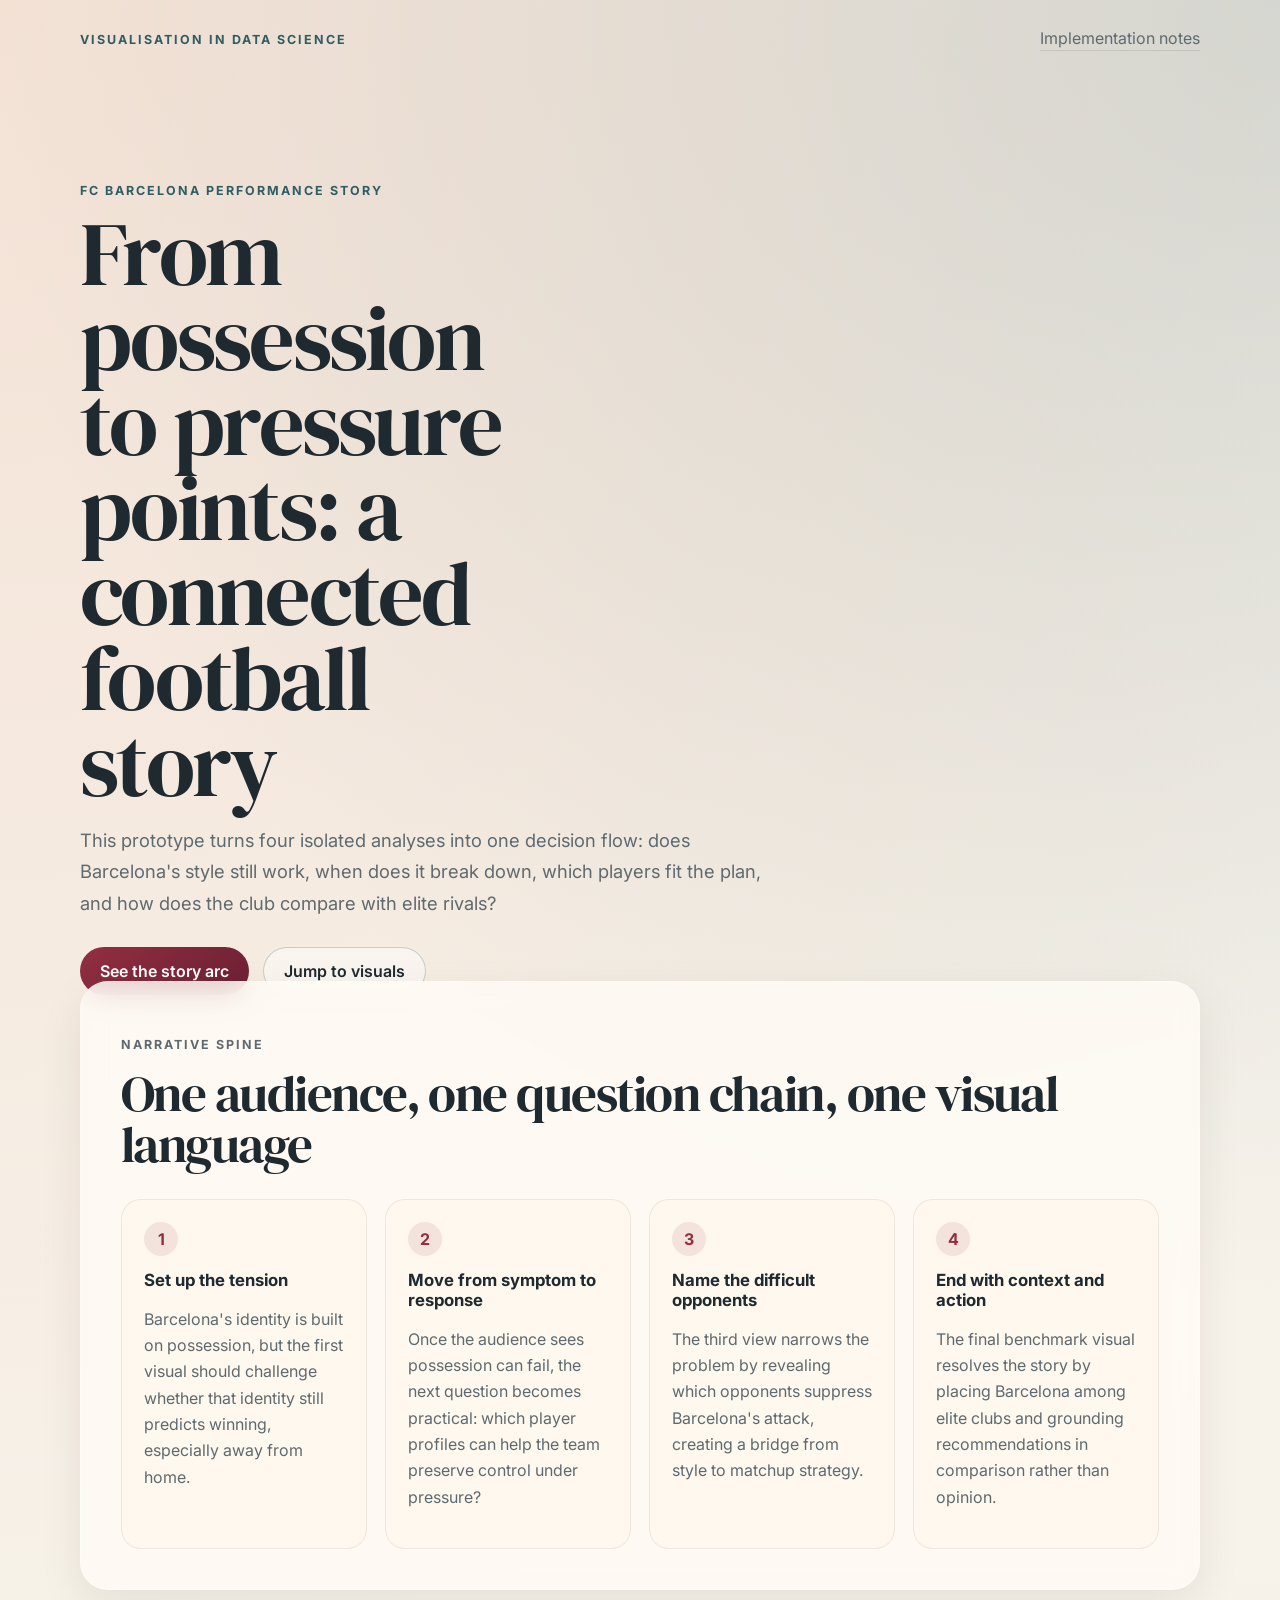
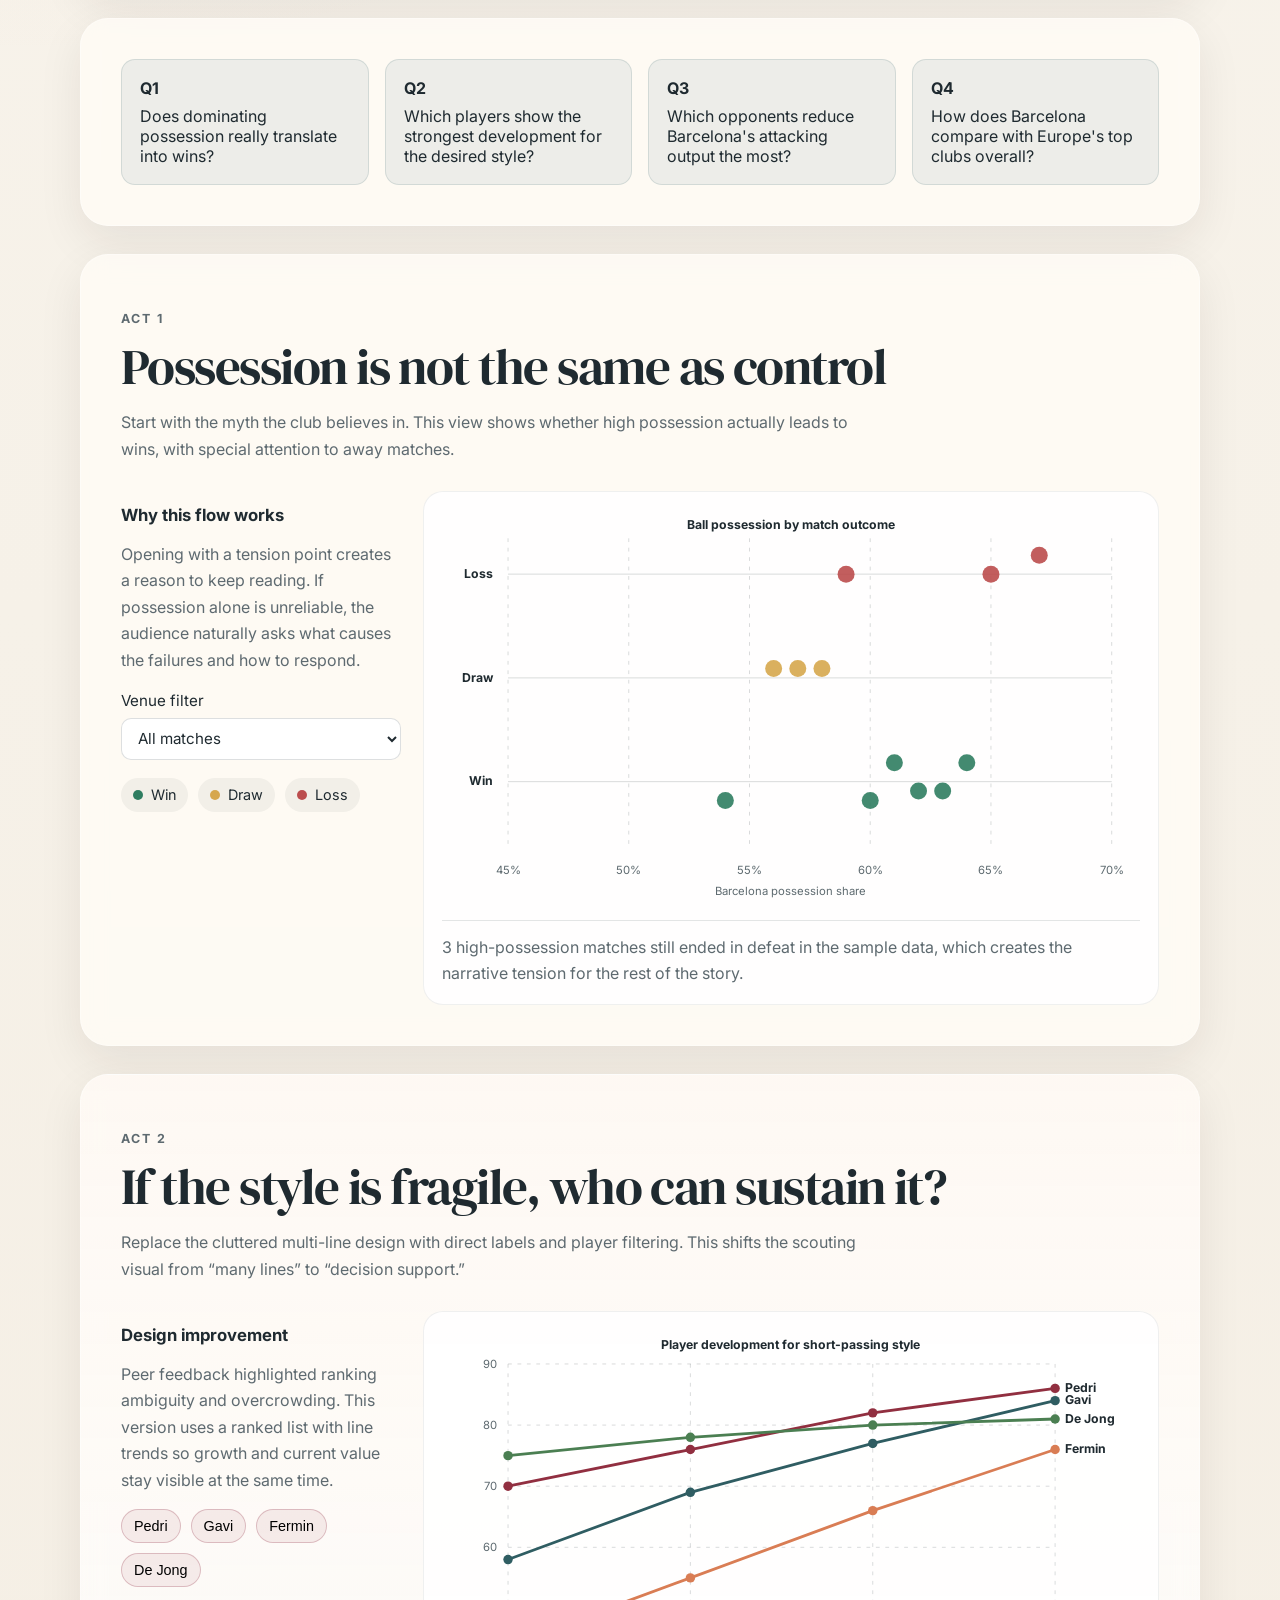
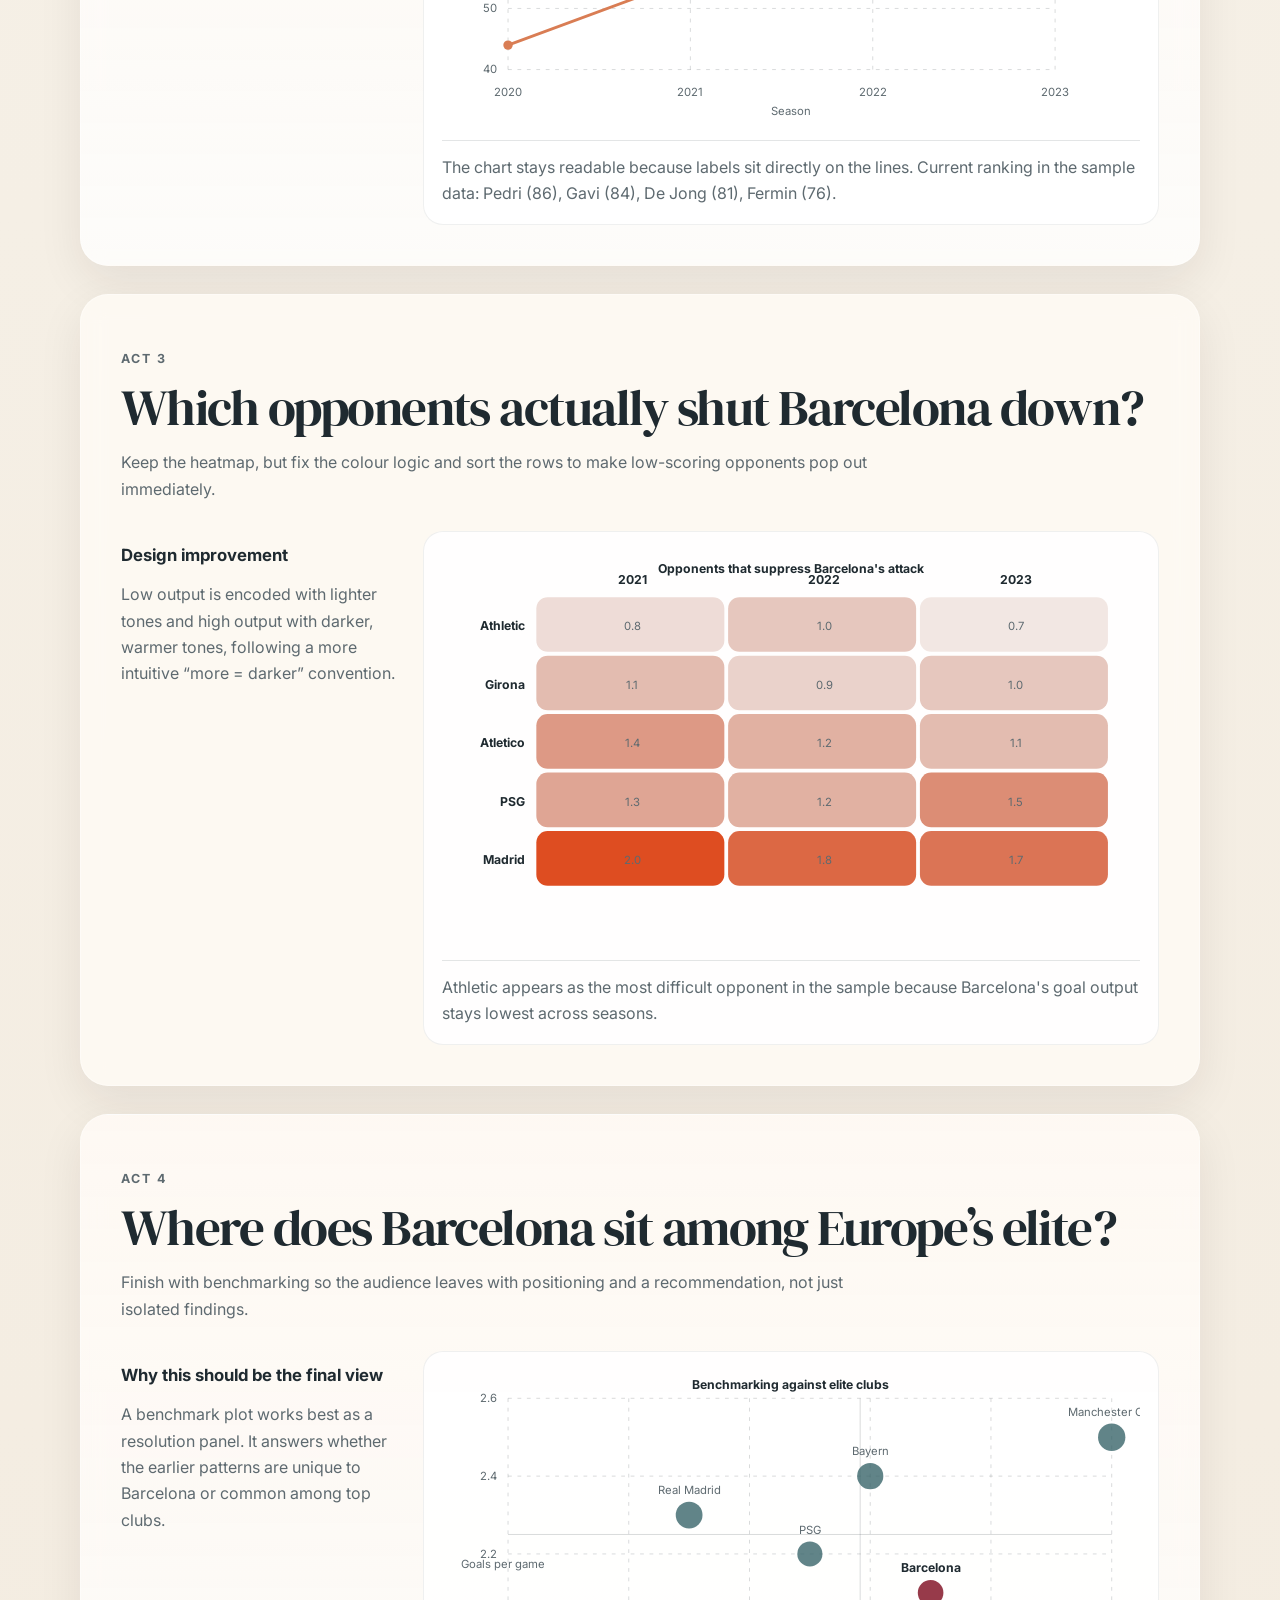
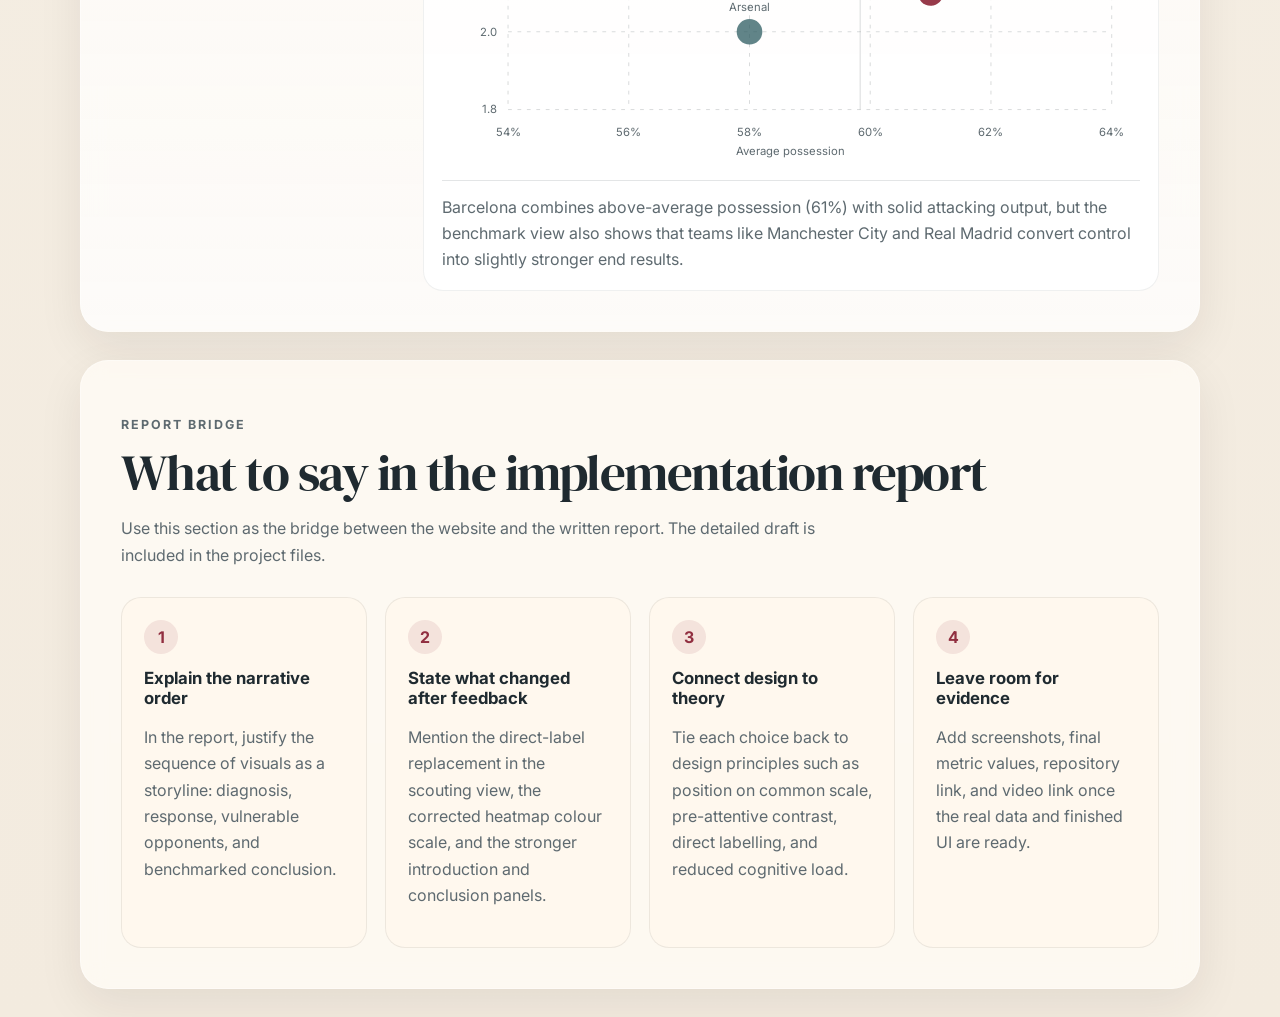
==== index.html @ d58d4689 "Initial upload" ====
<!DOCTYPE html>
<html lang="en">
  <head>
    <meta charset="UTF-8" />
    <meta name="viewport" content="width=device-width, initial-scale=1.0" />
    <title>Barcelona Performance Story</title>
    <link rel="preconnect" href="https://fonts.googleapis.com" />
    <link rel="preconnect" href="https://fonts.gstatic.com" crossorigin />
    <link
      href="https://fonts.googleapis.com/css2?family=DM+Serif+Display:ital@0;1&family=Inter:wght@400;500;600;700&display=swap"
      rel="stylesheet"
    />
    <link rel="stylesheet" href="./styles.css" />
  </head>
  <body>
    <header class="hero">
      <nav class="topbar">
        <span class="eyebrow">Visualisation in Data Science</span>
        <a href="#report-notes" class="report-link">Implementation notes</a>
      </nav>
      <div class="hero-copy">
        <p class="kicker">FC Barcelona performance story</p>
        <h1>From possession to pressure points: a connected football story</h1>
        <p class="lede">
          This prototype turns four isolated analyses into one decision flow:
          does Barcelona's style still work, when does it break down, which
          players fit the plan, and how does the club compare with elite rivals?
        </p>
        <div class="hero-actions">
          <a href="#storyline" class="button button-primary">See the story arc</a>
          <a href="#visual-1" class="button button-secondary">Jump to visuals</a>
        </div>
      </div>
    </header>

    <main>
      <section id="storyline" class="panel panel-story">
        <div class="section-heading">
          <p class="section-kicker">Narrative spine</p>
          <h2>One audience, one question chain, one visual language</h2>
        </div>
        <div class="story-grid" id="story-cards"></div>
      </section>

      <section class="panel panel-question-strip">
        <div class="question-strip" id="question-strip"></div>
      </section>

      <section id="visual-1" class="panel visual-panel">
        <div class="section-heading">
          <p class="section-kicker">Act 1</p>
          <h2>Possession is not the same as control</h2>
          <p>
            Start with the myth the club believes in. This view shows whether
            high possession actually leads to wins, with special attention to
            away matches.
          </p>
        </div>
        <div class="chart-layout">
          <div class="chart-copy">
            <h3>Why this flow works</h3>
            <p>
              Opening with a tension point creates a reason to keep reading. If
              possession alone is unreliable, the audience naturally asks what
              causes the failures and how to respond.
            </p>
            <label class="control">
              <span>Venue filter</span>
              <select id="venue-filter">
                <option value="all">All matches</option>
                <option value="Away">Away only</option>
                <option value="Home">Home only</option>
              </select>
            </label>
            <div class="legend">
              <span><i class="swatch swatch-win"></i> Win</span>
              <span><i class="swatch swatch-draw"></i> Draw</span>
              <span><i class="swatch swatch-loss"></i> Loss</span>
            </div>
          </div>
          <div class="chart-card">
            <svg id="chart-possession" viewBox="0 0 740 420" aria-label="Possession chart"></svg>
            <div class="chart-note" id="possession-summary"></div>
          </div>
        </div>
      </section>

      <section id="visual-2" class="panel visual-panel alternate">
        <div class="section-heading">
          <p class="section-kicker">Act 2</p>
          <h2>If the style is fragile, who can sustain it?</h2>
          <p>
            Replace the cluttered multi-line design with direct labels and
            player filtering. This shifts the scouting visual from “many lines”
            to “decision support.”
          </p>
        </div>
        <div class="chart-layout">
          <div class="chart-copy">
            <h3>Design improvement</h3>
            <p>
              Peer feedback highlighted ranking ambiguity and overcrowding. This
              version uses a ranked list with line trends so growth and current
              value stay visible at the same time.
            </p>
            <div id="player-toggles" class="toggle-group"></div>
          </div>
          <div class="chart-card">
            <svg id="chart-scouting" viewBox="0 0 740 420" aria-label="Scouting chart"></svg>
            <div class="chart-note" id="scouting-summary"></div>
          </div>
        </div>
      </section>

      <section id="visual-3" class="panel visual-panel">
        <div class="section-heading">
          <p class="section-kicker">Act 3</p>
          <h2>Which opponents actually shut Barcelona down?</h2>
          <p>
            Keep the heatmap, but fix the colour logic and sort the rows to make
            low-scoring opponents pop out immediately.
          </p>
        </div>
        <div class="chart-layout">
          <div class="chart-copy">
            <h3>Design improvement</h3>
            <p>
              Low output is encoded with lighter tones and high output with
              darker, warmer tones, following a more intuitive “more = darker”
              convention.
            </p>
          </div>
          <div class="chart-card">
            <svg id="chart-kryptonite" viewBox="0 0 740 420" aria-label="Kryptonite opponents heatmap"></svg>
            <div class="chart-note" id="kryptonite-summary"></div>
          </div>
        </div>
      </section>

      <section id="visual-4" class="panel visual-panel alternate">
        <div class="section-heading">
          <p class="section-kicker">Act 4</p>
          <h2>Where does Barcelona sit among Europe’s elite?</h2>
          <p>
            Finish with benchmarking so the audience leaves with positioning and
            a recommendation, not just isolated findings.
          </p>
        </div>
        <div class="chart-layout">
          <div class="chart-copy">
            <h3>Why this should be the final view</h3>
            <p>
              A benchmark plot works best as a resolution panel. It answers
              whether the earlier patterns are unique to Barcelona or common
              among top clubs.
            </p>
          </div>
          <div class="chart-card">
            <svg id="chart-benchmark" viewBox="0 0 740 420" aria-label="Benchmark chart"></svg>
            <div class="chart-note" id="benchmark-summary"></div>
          </div>
        </div>
      </section>

      <section id="report-notes" class="panel panel-report">
        <div class="section-heading">
          <p class="section-kicker">Report bridge</p>
          <h2>What to say in the implementation report</h2>
          <p>
            Use this section as the bridge between the website and the written
            report. The detailed draft is included in the project files.
          </p>
        </div>
        <div class="report-cards" id="report-cards"></div>
      </section>
    </main>

    <div id="tooltip" class="tooltip" hidden></div>
    <script type="module" src="./app.js"></script>
  </body>
</html>
---- styles.css ----
:root {
  --bg: #f6f1e8;
  --bg-alt: #efe5d3;
  --surface: rgba(255, 252, 246, 0.82);
  --surface-strong: rgba(255, 248, 238, 0.96);
  --ink: #1f2a30;
  --muted: #5e6a70;
  --line: rgba(31, 42, 48, 0.12);
  --accent: #912f40;
  --accent-2: #2f5d62;
  --accent-3: #d97d54;
  --win: #2f7d60;
  --draw: #d6a74d;
  --loss: #bb4d4d;
  --shadow: 0 16px 45px rgba(38, 30, 24, 0.08);
  --radius-xl: 28px;
  --radius-lg: 20px;
  --radius-md: 14px;
}

* {
  box-sizing: border-box;
}

html {
  scroll-behavior: smooth;
}

body {
  margin: 0;
  font-family: "Inter", sans-serif;
  color: var(--ink);
  background:
    radial-gradient(circle at top left, rgba(217, 125, 84, 0.16), transparent 28%),
    radial-gradient(circle at top right, rgba(47, 93, 98, 0.18), transparent 22%),
    linear-gradient(180deg, #f9f5ee 0%, var(--bg) 38%, #f3ebdf 100%);
}

a {
  color: inherit;
}

.hero {
  min-height: 90vh;
  padding: 28px 24px 72px;
  display: grid;
  align-content: start;
}

.topbar,
.panel,
.hero-copy {
  width: min(1120px, calc(100vw - 32px));
  margin: 0 auto;
}

.topbar {
  display: flex;
  justify-content: space-between;
  align-items: center;
  padding-bottom: 48px;
}

.eyebrow,
.section-kicker,
.kicker {
  text-transform: uppercase;
  letter-spacing: 0.16em;
  font-size: 0.78rem;
  font-weight: 700;
  color: var(--accent-2);
}

.report-link {
  color: var(--muted);
  text-decoration: none;
  border-bottom: 1px solid var(--line);
  padding-bottom: 2px;
}

.hero-copy {
  padding-top: 8vh;
}

.hero h1,
.section-heading h2 {
  font-family: "DM Serif Display", serif;
  font-weight: 400;
  letter-spacing: -0.03em;
}

.hero h1 {
  margin: 12px 0 18px;
  font-size: clamp(3rem, 7vw, 5.8rem);
  line-height: 0.95;
  max-width: 11ch;
}

.lede {
  max-width: 700px;
  font-size: 1.15rem;
  line-height: 1.7;
  color: var(--muted);
}

.hero-actions {
  display: flex;
  flex-wrap: wrap;
  gap: 14px;
  margin-top: 28px;
}

.button {
  display: inline-flex;
  align-items: center;
  justify-content: center;
  min-height: 48px;
  padding: 0 20px;
  border-radius: 999px;
  text-decoration: none;
  font-weight: 600;
}

.button-primary {
  color: white;
  background: linear-gradient(135deg, var(--accent), #6d2035);
}

.button-secondary {
  border: 1px solid rgba(47, 93, 98, 0.25);
  background: rgba(255, 255, 255, 0.45);
}

.panel {
  margin-bottom: 28px;
  padding: 40px;
  border: 1px solid rgba(255, 255, 255, 0.35);
  border-radius: var(--radius-xl);
  background: var(--surface);
  box-shadow: var(--shadow);
  backdrop-filter: blur(12px);
}

.panel-story {
  margin-top: -86px;
}

.section-heading {
  margin-bottom: 28px;
}

.section-heading h2 {
  margin: 8px 0 10px;
  font-size: clamp(2rem, 4vw, 3.5rem);
  line-height: 1;
}

.section-heading p {
  max-width: 760px;
  color: var(--muted);
  line-height: 1.7;
}

.story-grid,
.report-cards {
  display: grid;
  grid-template-columns: repeat(auto-fit, minmax(220px, 1fr));
  gap: 18px;
}

.story-card,
.report-card {
  min-height: 220px;
  padding: 22px;
  border-radius: var(--radius-lg);
  background: var(--surface-strong);
  border: 1px solid rgba(31, 42, 48, 0.08);
}

.story-card .step,
.report-card .step {
  display: inline-flex;
  align-items: center;
  justify-content: center;
  width: 34px;
  height: 34px;
  border-radius: 50%;
  font-weight: 700;
  background: rgba(145, 47, 64, 0.1);
  color: var(--accent);
}

.story-card h3,
.report-card h3,
.chart-copy h3 {
  margin: 14px 0 10px;
  font-size: 1.05rem;
}

.story-card p,
.report-card p,
.chart-copy p {
  color: var(--muted);
  line-height: 1.65;
}

.question-strip {
  display: grid;
  grid-template-columns: repeat(auto-fit, minmax(180px, 1fr));
  gap: 16px;
}

.question-pill {
  padding: 18px;
  border-radius: var(--radius-md);
  background: rgba(47, 93, 98, 0.08);
  border: 1px solid rgba(47, 93, 98, 0.14);
}

.question-pill strong {
  display: block;
  margin-bottom: 8px;
}

.chart-layout {
  display: grid;
  grid-template-columns: 280px minmax(0, 1fr);
  gap: 22px;
  align-items: start;
}

.alternate {
  background: linear-gradient(180deg, rgba(255, 250, 245, 0.88), rgba(255, 255, 255, 0.78));
}

.chart-copy {
  position: sticky;
  top: 18px;
}

.chart-card {
  position: relative;
  padding: 18px;
  border-radius: var(--radius-lg);
  background: rgba(255, 255, 255, 0.88);
  border: 1px solid rgba(31, 42, 48, 0.07);
}

svg {
  width: 100%;
  height: auto;
  display: block;
}

.chart-note {
  margin-top: 14px;
  padding-top: 14px;
  border-top: 1px solid var(--line);
  color: var(--muted);
  line-height: 1.6;
}

.control {
  display: grid;
  gap: 8px;
  margin: 18px 0;
  font-size: 0.95rem;
}

select {
  width: 100%;
  min-height: 42px;
  border-radius: 10px;
  border: 1px solid rgba(31, 42, 48, 0.15);
  background: white;
  padding: 0 12px;
  font: inherit;
  color: var(--ink);
}

.legend,
.toggle-group {
  display: flex;
  flex-wrap: wrap;
  gap: 10px;
}

.legend span,
.toggle-chip {
  display: inline-flex;
  align-items: center;
  gap: 8px;
  min-height: 34px;
  padding: 0 12px;
  border-radius: 999px;
  background: rgba(31, 42, 48, 0.05);
  font-size: 0.9rem;
}

.toggle-chip {
  border: 1px solid transparent;
  cursor: pointer;
}

.toggle-chip.active {
  border-color: rgba(145, 47, 64, 0.25);
  background: rgba(145, 47, 64, 0.08);
}

.swatch {
  width: 10px;
  height: 10px;
  border-radius: 50%;
  display: inline-block;
}

.swatch-win {
  background: var(--win);
}

.swatch-draw {
  background: var(--draw);
}

.swatch-loss {
  background: var(--loss);
}

.axis,
.gridline,
.reference-line {
  stroke: rgba(31, 42, 48, 0.18);
  stroke-width: 1;
}

.gridline {
  stroke-dasharray: 4 6;
}

.label {
  fill: var(--muted);
  font-size: 12px;
}

.title-label {
  fill: var(--ink);
  font-size: 13px;
  font-weight: 700;
}

.annotation {
  fill: var(--muted);
  font-size: 12px;
}

.tooltip {
  position: fixed;
  inset: auto auto 24px 24px;
  max-width: 260px;
  padding: 12px 14px;
  border-radius: 12px;
  background: rgba(28, 29, 31, 0.94);
  color: white;
  box-shadow: 0 14px 30px rgba(0, 0, 0, 0.18);
  pointer-events: none;
  font-size: 0.92rem;
  line-height: 1.5;
  z-index: 10;
}

@media (max-width: 900px) {
  .hero h1 {
    max-width: 100%;
  }

  .panel {
    padding: 26px 18px;
  }

  .chart-layout {
    grid-template-columns: 1fr;
  }

  .chart-copy {
    position: static;
  }
}
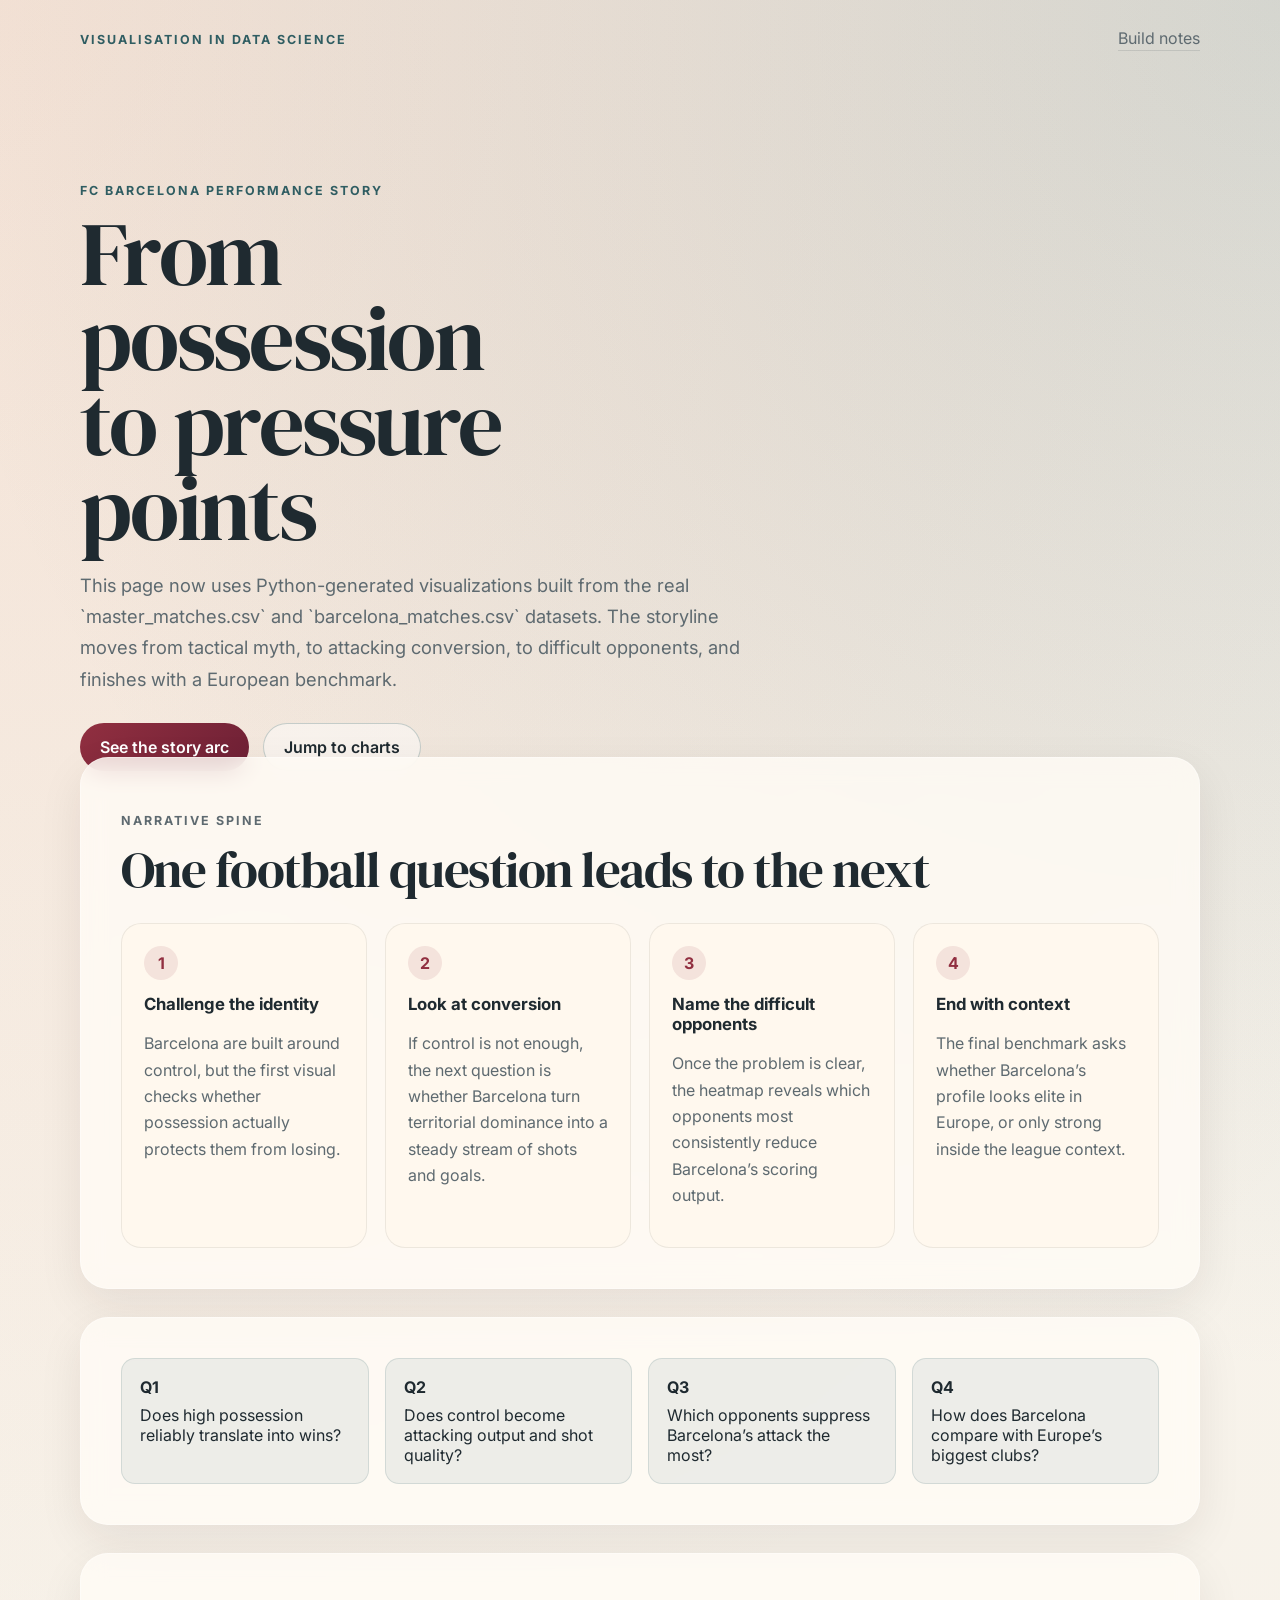
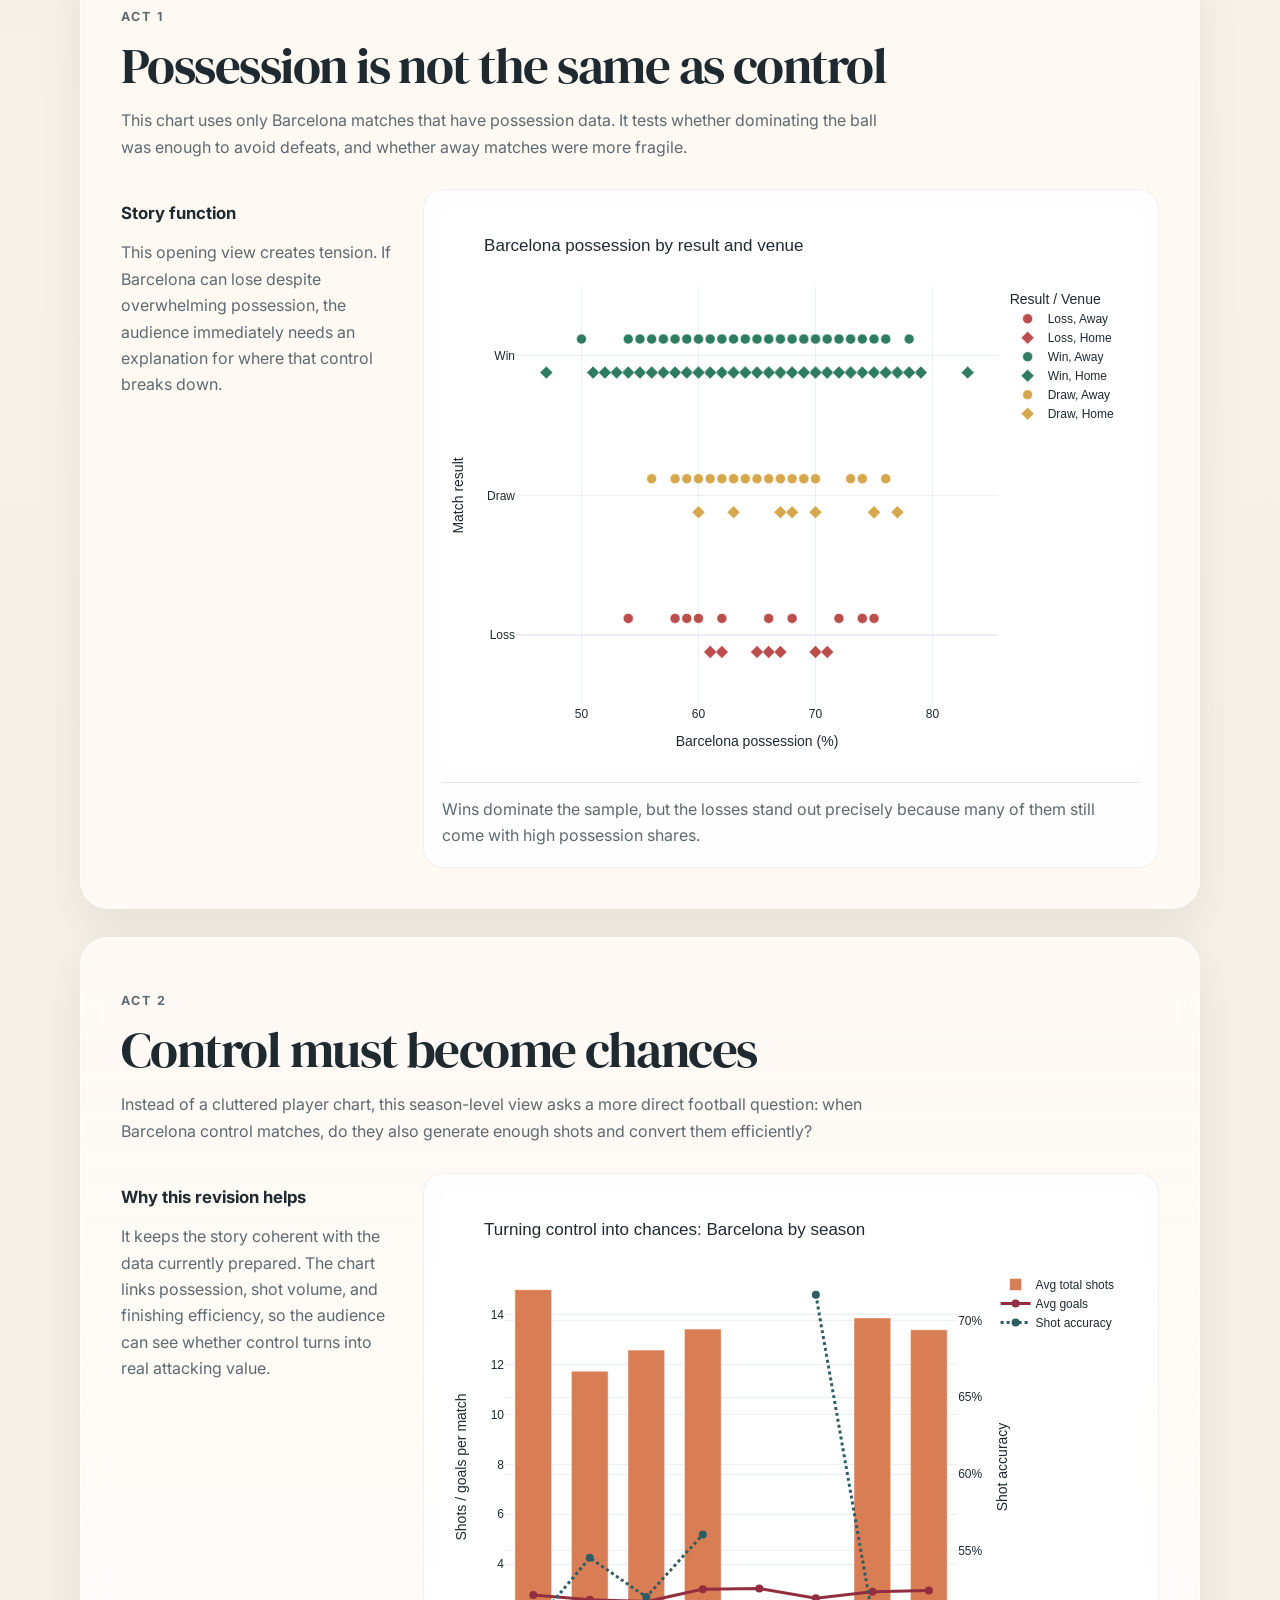
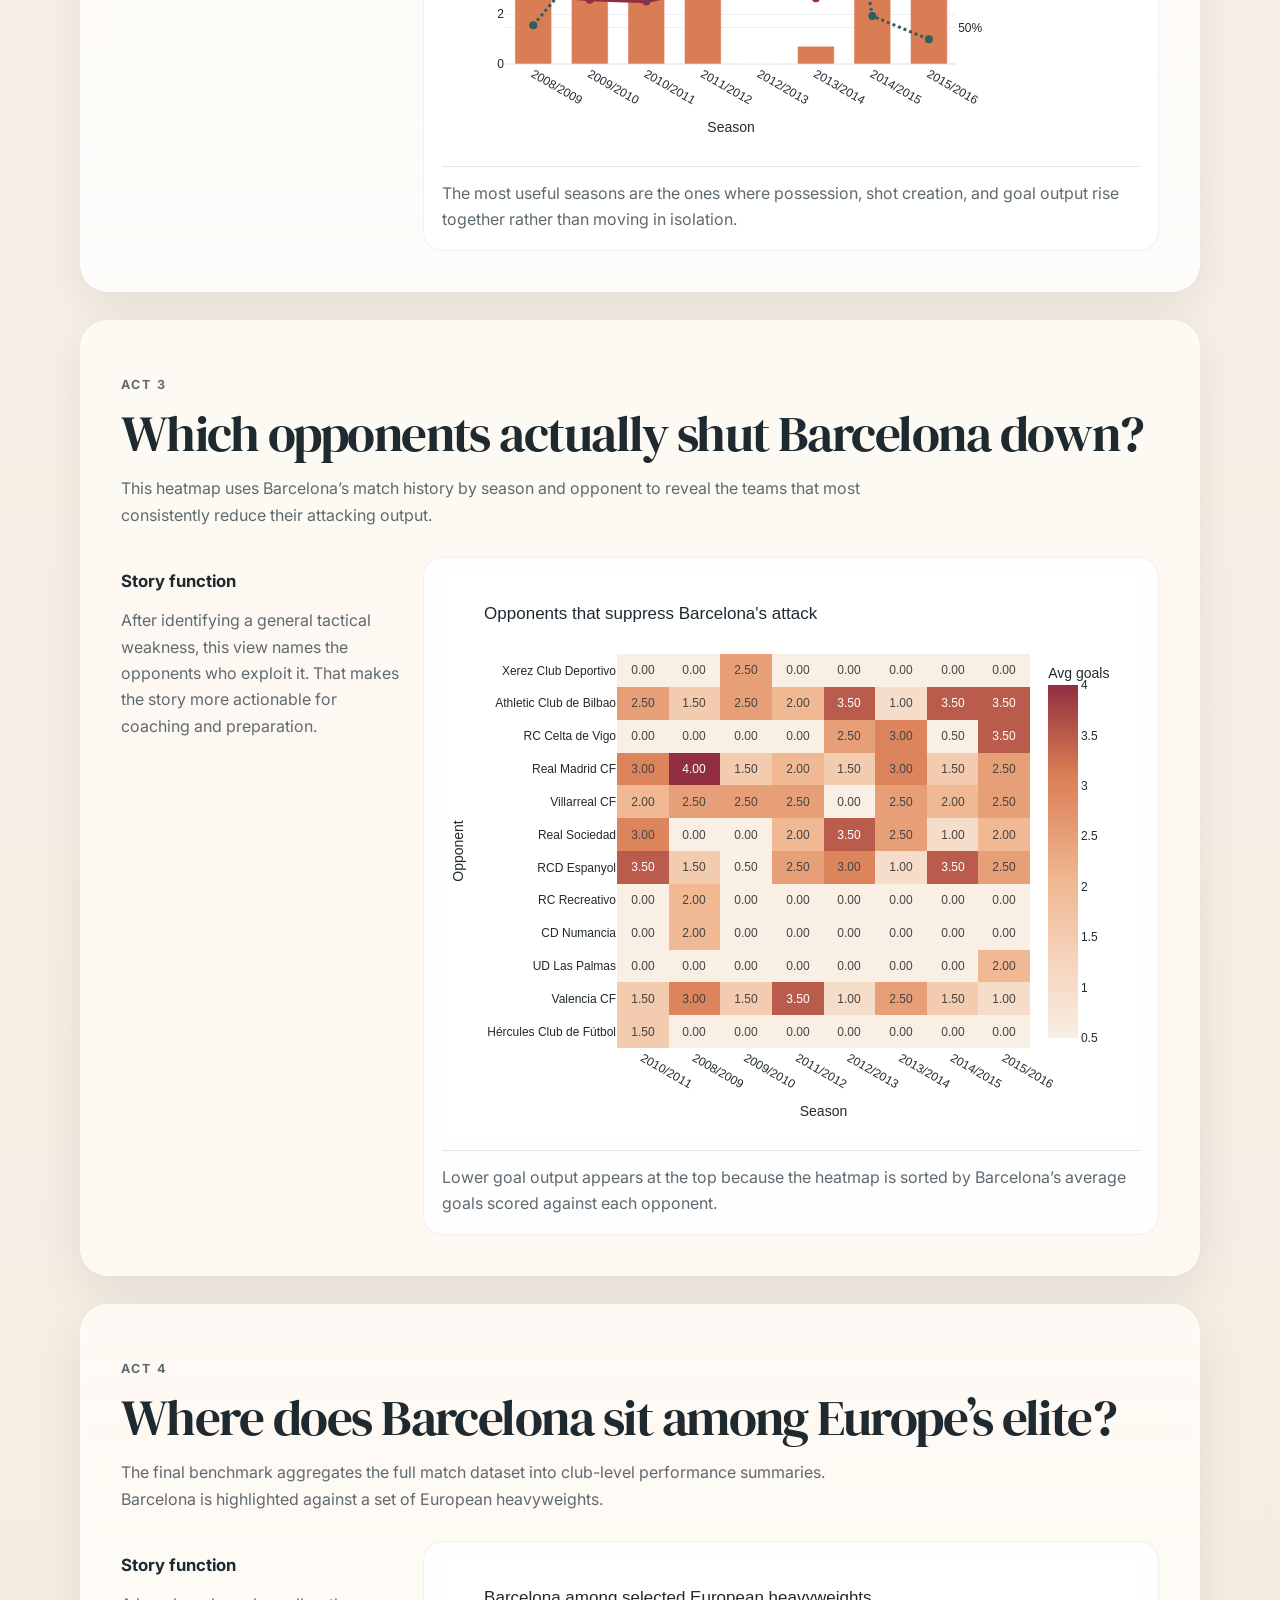
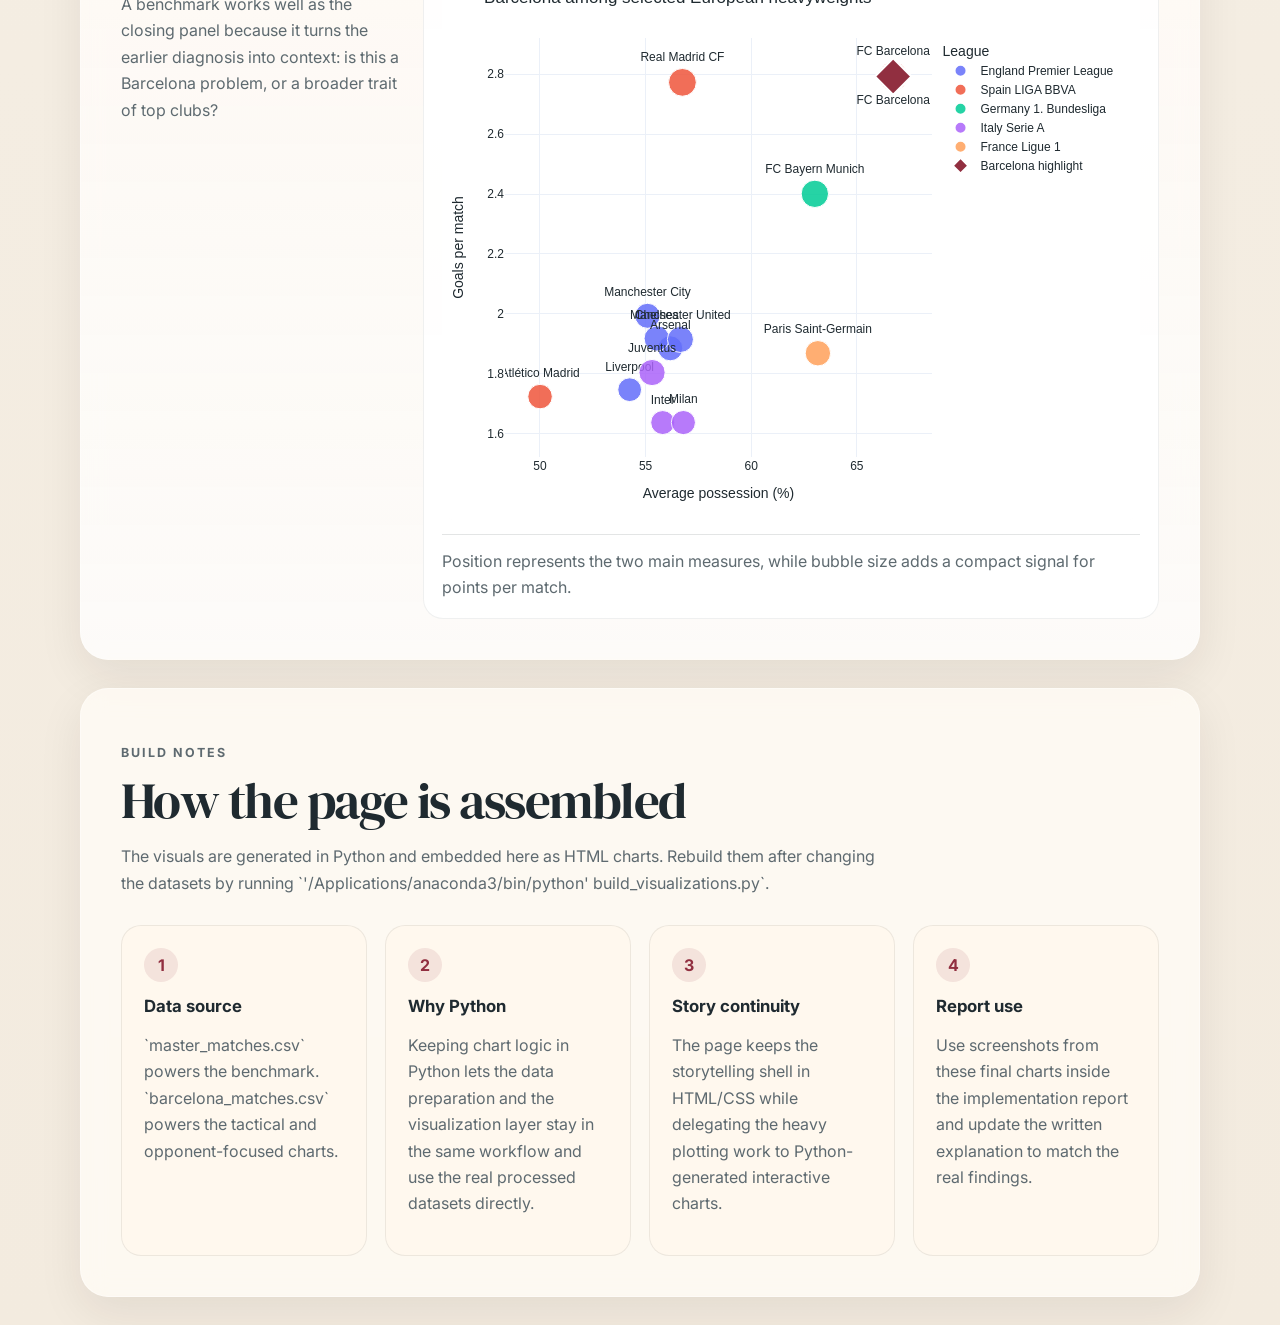
==== commit f452a4c4: "visualizations and web page" ====
--- a/index.html
+++ b/index.html
@@ -16,19 +16,20 @@
     <header class="hero">
       <nav class="topbar">
         <span class="eyebrow">Visualisation in Data Science</span>
-        <a href="#report-notes" class="report-link">Implementation notes</a>
+        <a href="#build-notes" class="report-link">Build notes</a>
       </nav>
       <div class="hero-copy">
         <p class="kicker">FC Barcelona performance story</p>
-        <h1>From possession to pressure points: a connected football story</h1>
+        <h1>From possession to pressure points</h1>
         <p class="lede">
-          This prototype turns four isolated analyses into one decision flow:
-          does Barcelona's style still work, when does it break down, which
-          players fit the plan, and how does the club compare with elite rivals?
+          This page now uses Python-generated visualizations built from the real
+          `master_matches.csv` and `barcelona_matches.csv` datasets. The
+          storyline moves from tactical myth, to attacking conversion, to
+          difficult opponents, and finishes with a European benchmark.
         </p>
         <div class="hero-actions">
           <a href="#storyline" class="button button-primary">See the story arc</a>
-          <a href="#visual-1" class="button button-secondary">Jump to visuals</a>
+          <a href="#visual-1" class="button button-secondary">Jump to charts</a>
         </div>
       </div>
     </header>
@@ -37,13 +38,63 @@
       <section id="storyline" class="panel panel-story">
         <div class="section-heading">
           <p class="section-kicker">Narrative spine</p>
-          <h2>One audience, one question chain, one visual language</h2>
-        </div>
-        <div class="story-grid" id="story-cards"></div>
+          <h2>One football question leads to the next</h2>
+        </div>
+        <div class="story-grid">
+          <article class="story-card">
+            <span class="step">1</span>
+            <h3>Challenge the identity</h3>
+            <p>
+              Barcelona are built around control, but the first visual checks
+              whether possession actually protects them from losing.
+            </p>
+          </article>
+          <article class="story-card">
+            <span class="step">2</span>
+            <h3>Look at conversion</h3>
+            <p>
+              If control is not enough, the next question is whether Barcelona
+              turn territorial dominance into a steady stream of shots and goals.
+            </p>
+          </article>
+          <article class="story-card">
+            <span class="step">3</span>
+            <h3>Name the difficult opponents</h3>
+            <p>
+              Once the problem is clear, the heatmap reveals which opponents most
+              consistently reduce Barcelona’s scoring output.
+            </p>
+          </article>
+          <article class="story-card">
+            <span class="step">4</span>
+            <h3>End with context</h3>
+            <p>
+              The final benchmark asks whether Barcelona’s profile looks elite in
+              Europe, or only strong inside the league context.
+            </p>
+          </article>
+        </div>
       </section>
 
       <section class="panel panel-question-strip">
-        <div class="question-strip" id="question-strip"></div>
+        <div class="question-strip">
+          <div class="question-pill">
+            <strong>Q1</strong>
+            <span>Does high possession reliably translate into wins?</span>
+          </div>
+          <div class="question-pill">
+            <strong>Q2</strong>
+            <span>Does control become attacking output and shot quality?</span>
+          </div>
+          <div class="question-pill">
+            <strong>Q3</strong>
+            <span>Which opponents suppress Barcelona’s attack the most?</span>
+          </div>
+          <div class="question-pill">
+            <strong>Q4</strong>
+            <span>How does Barcelona compare with Europe’s biggest clubs?</span>
+          </div>
+        </div>
       </section>
 
       <section id="visual-1" class="panel visual-panel">
@@ -51,36 +102,31 @@
           <p class="section-kicker">Act 1</p>
           <h2>Possession is not the same as control</h2>
           <p>
-            Start with the myth the club believes in. This view shows whether
-            high possession actually leads to wins, with special attention to
-            away matches.
-          </p>
-        </div>
-        <div class="chart-layout">
-          <div class="chart-copy">
-            <h3>Why this flow works</h3>
-            <p>
-              Opening with a tension point creates a reason to keep reading. If
-              possession alone is unreliable, the audience naturally asks what
-              causes the failures and how to respond.
-            </p>
-            <label class="control">
-              <span>Venue filter</span>
-              <select id="venue-filter">
-                <option value="all">All matches</option>
-                <option value="Away">Away only</option>
-                <option value="Home">Home only</option>
-              </select>
-            </label>
-            <div class="legend">
-              <span><i class="swatch swatch-win"></i> Win</span>
-              <span><i class="swatch swatch-draw"></i> Draw</span>
-              <span><i class="swatch swatch-loss"></i> Loss</span>
-            </div>
-          </div>
-          <div class="chart-card">
-            <svg id="chart-possession" viewBox="0 0 740 420" aria-label="Possession chart"></svg>
-            <div class="chart-note" id="possession-summary"></div>
+            This chart uses only Barcelona matches that have possession data. It
+            tests whether dominating the ball was enough to avoid defeats, and
+            whether away matches were more fragile.
+          </p>
+        </div>
+        <div class="chart-layout">
+          <div class="chart-copy">
+            <h3>Story function</h3>
+            <p>
+              This opening view creates tension. If Barcelona can lose despite
+              overwhelming possession, the audience immediately needs an
+              explanation for where that control breaks down.
+            </p>
+          </div>
+          <div class="chart-card">
+            <iframe
+              class="chart-frame"
+              src="./charts/act1_possession_vs_result.html"
+              title="Act 1 possession versus result"
+              loading="lazy"
+            ></iframe>
+            <div class="chart-note">
+              Wins dominate the sample, but the losses stand out precisely
+              because many of them still come with high possession shares.
+            </div>
           </div>
         </div>
       </section>
@@ -88,26 +134,35 @@
       <section id="visual-2" class="panel visual-panel alternate">
         <div class="section-heading">
           <p class="section-kicker">Act 2</p>
-          <h2>If the style is fragile, who can sustain it?</h2>
-          <p>
-            Replace the cluttered multi-line design with direct labels and
-            player filtering. This shifts the scouting visual from “many lines”
-            to “decision support.”
-          </p>
-        </div>
-        <div class="chart-layout">
-          <div class="chart-copy">
-            <h3>Design improvement</h3>
-            <p>
-              Peer feedback highlighted ranking ambiguity and overcrowding. This
-              version uses a ranked list with line trends so growth and current
-              value stay visible at the same time.
-            </p>
-            <div id="player-toggles" class="toggle-group"></div>
-          </div>
-          <div class="chart-card">
-            <svg id="chart-scouting" viewBox="0 0 740 420" aria-label="Scouting chart"></svg>
-            <div class="chart-note" id="scouting-summary"></div>
+          <h2>Control must become chances</h2>
+          <p>
+            Instead of a cluttered player chart, this season-level view asks a
+            more direct football question: when Barcelona control matches, do
+            they also generate enough shots and convert them efficiently?
+          </p>
+        </div>
+        <div class="chart-layout">
+          <div class="chart-copy">
+            <h3>Why this revision helps</h3>
+            <p>
+              It keeps the story coherent with the data currently prepared. The
+              chart links possession, shot volume, and finishing efficiency, so
+              the audience can see whether control turns into real attacking
+              value.
+            </p>
+          </div>
+          <div class="chart-card">
+            <iframe
+              class="chart-frame"
+              src="./charts/act2_control_into_chances.html"
+              title="Act 2 control into chances"
+              loading="lazy"
+            ></iframe>
+            <div class="chart-note">
+              The most useful seasons are the ones where possession, shot
+              creation, and goal output rise together rather than moving in
+              isolation.
+            </div>
           </div>
         </div>
       </section>
@@ -117,22 +172,31 @@
           <p class="section-kicker">Act 3</p>
           <h2>Which opponents actually shut Barcelona down?</h2>
           <p>
-            Keep the heatmap, but fix the colour logic and sort the rows to make
-            low-scoring opponents pop out immediately.
-          </p>
-        </div>
-        <div class="chart-layout">
-          <div class="chart-copy">
-            <h3>Design improvement</h3>
-            <p>
-              Low output is encoded with lighter tones and high output with
-              darker, warmer tones, following a more intuitive “more = darker”
-              convention.
-            </p>
-          </div>
-          <div class="chart-card">
-            <svg id="chart-kryptonite" viewBox="0 0 740 420" aria-label="Kryptonite opponents heatmap"></svg>
-            <div class="chart-note" id="kryptonite-summary"></div>
+            This heatmap uses Barcelona’s match history by season and opponent to
+            reveal the teams that most consistently reduce their attacking
+            output.
+          </p>
+        </div>
+        <div class="chart-layout">
+          <div class="chart-copy">
+            <h3>Story function</h3>
+            <p>
+              After identifying a general tactical weakness, this view names the
+              opponents who exploit it. That makes the story more actionable for
+              coaching and preparation.
+            </p>
+          </div>
+          <div class="chart-card">
+            <iframe
+              class="chart-frame"
+              src="./charts/act3_kryptonite_heatmap.html"
+              title="Act 3 kryptonite opponents"
+              loading="lazy"
+            ></iframe>
+            <div class="chart-note">
+              Lower goal output appears at the top because the heatmap is sorted
+              by Barcelona’s average goals scored against each opponent.
+            </div>
           </div>
         </div>
       </section>
@@ -142,40 +206,82 @@
           <p class="section-kicker">Act 4</p>
           <h2>Where does Barcelona sit among Europe’s elite?</h2>
           <p>
-            Finish with benchmarking so the audience leaves with positioning and
-            a recommendation, not just isolated findings.
-          </p>
-        </div>
-        <div class="chart-layout">
-          <div class="chart-copy">
-            <h3>Why this should be the final view</h3>
-            <p>
-              A benchmark plot works best as a resolution panel. It answers
-              whether the earlier patterns are unique to Barcelona or common
-              among top clubs.
-            </p>
-          </div>
-          <div class="chart-card">
-            <svg id="chart-benchmark" viewBox="0 0 740 420" aria-label="Benchmark chart"></svg>
-            <div class="chart-note" id="benchmark-summary"></div>
-          </div>
-        </div>
-      </section>
-
-      <section id="report-notes" class="panel panel-report">
-        <div class="section-heading">
-          <p class="section-kicker">Report bridge</p>
-          <h2>What to say in the implementation report</h2>
-          <p>
-            Use this section as the bridge between the website and the written
-            report. The detailed draft is included in the project files.
-          </p>
-        </div>
-        <div class="report-cards" id="report-cards"></div>
+            The final benchmark aggregates the full match dataset into club-level
+            performance summaries. Barcelona is highlighted against a set of
+            European heavyweights.
+          </p>
+        </div>
+        <div class="chart-layout">
+          <div class="chart-copy">
+            <h3>Story function</h3>
+            <p>
+              A benchmark works well as the closing panel because it turns the
+              earlier diagnosis into context: is this a Barcelona problem, or a
+              broader trait of top clubs?
+            </p>
+          </div>
+          <div class="chart-card">
+            <iframe
+              class="chart-frame"
+              src="./charts/act4_european_benchmark.html"
+              title="Act 4 European benchmark"
+              loading="lazy"
+            ></iframe>
+            <div class="chart-note">
+              Position represents the two main measures, while bubble size adds a
+              compact signal for points per match.
+            </div>
+          </div>
+        </div>
+      </section>
+
+      <section id="build-notes" class="panel panel-report">
+        <div class="section-heading">
+          <p class="section-kicker">Build notes</p>
+          <h2>How the page is assembled</h2>
+          <p>
+            The visuals are generated in Python and embedded here as HTML charts.
+            Rebuild them after changing the datasets by running
+            `'/Applications/anaconda3/bin/python' build_visualizations.py`.
+          </p>
+        </div>
+        <div class="report-cards">
+          <article class="report-card">
+            <span class="step">1</span>
+            <h3>Data source</h3>
+            <p>
+              `master_matches.csv` powers the benchmark. `barcelona_matches.csv`
+              powers the tactical and opponent-focused charts.
+            </p>
+          </article>
+          <article class="report-card">
+            <span class="step">2</span>
+            <h3>Why Python</h3>
+            <p>
+              Keeping chart logic in Python lets the data preparation and the
+              visualization layer stay in the same workflow and use the real
+              processed datasets directly.
+            </p>
+          </article>
+          <article class="report-card">
+            <span class="step">3</span>
+            <h3>Story continuity</h3>
+            <p>
+              The page keeps the storytelling shell in HTML/CSS while delegating
+              the heavy plotting work to Python-generated interactive charts.
+            </p>
+          </article>
+          <article class="report-card">
+            <span class="step">4</span>
+            <h3>Report use</h3>
+            <p>
+              Use screenshots from these final charts inside the implementation
+              report and update the written explanation to match the real
+              findings.
+            </p>
+          </article>
+        </div>
       </section>
     </main>
-
-    <div id="tooltip" class="tooltip" hidden></div>
-    <script type="module" src="./app.js"></script>
   </body>
 </html>
--- a/styles.css
+++ b/styles.css
@@ -246,6 +246,15 @@
   border: 1px solid rgba(31, 42, 48, 0.07);
 }
 
+.chart-frame {
+  width: 100%;
+  min-height: 560px;
+  border: 0;
+  border-radius: 14px;
+  background: white;
+  display: block;
+}
+
 svg {
   width: 100%;
   height: auto;
@@ -353,21 +362,6 @@
   font-size: 12px;
 }
 
-.tooltip {
-  position: fixed;
-  inset: auto auto 24px 24px;
-  max-width: 260px;
-  padding: 12px 14px;
-  border-radius: 12px;
-  background: rgba(28, 29, 31, 0.94);
-  color: white;
-  box-shadow: 0 14px 30px rgba(0, 0, 0, 0.18);
-  pointer-events: none;
-  font-size: 0.92rem;
-  line-height: 1.5;
-  z-index: 10;
-}
-
 @media (max-width: 900px) {
   .hero h1 {
     max-width: 100%;
@@ -384,4 +378,8 @@
   .chart-copy {
     position: static;
   }
-}
+
+  .chart-frame {
+    min-height: 460px;
+  }
+}
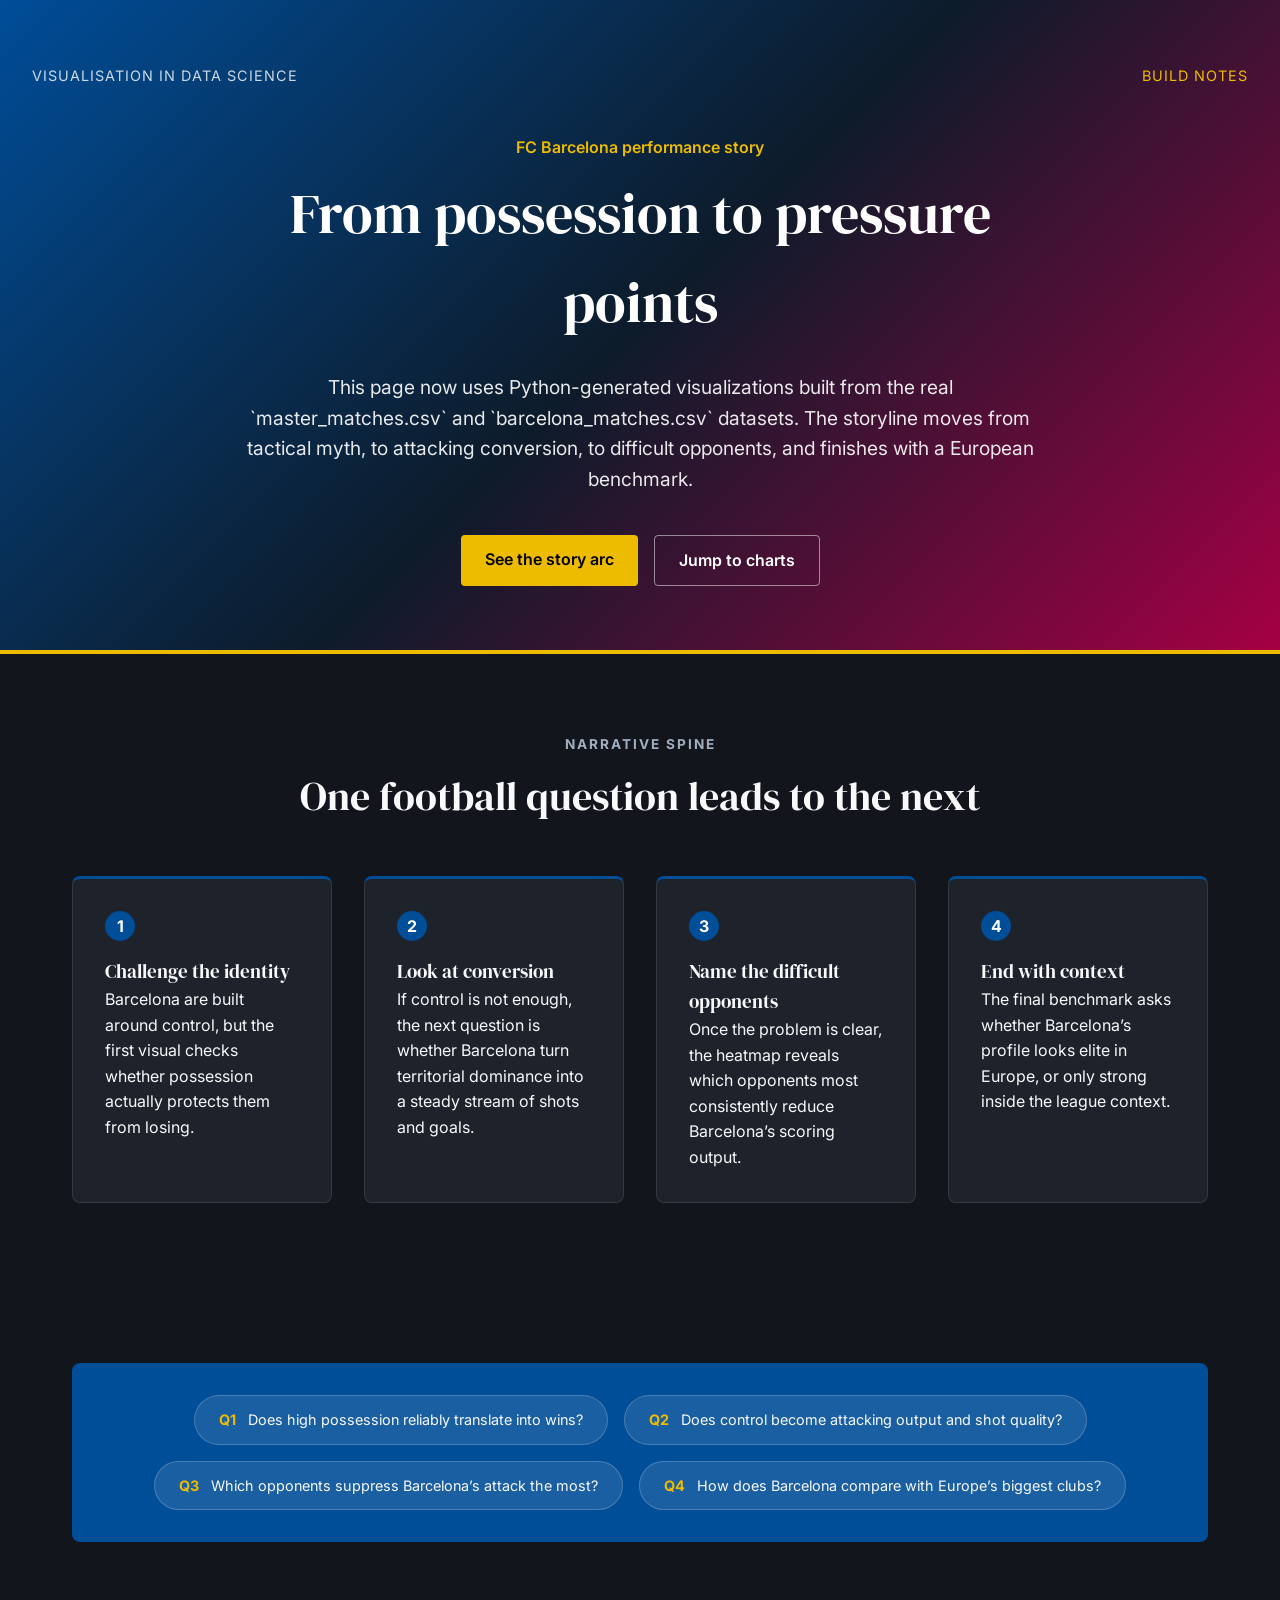
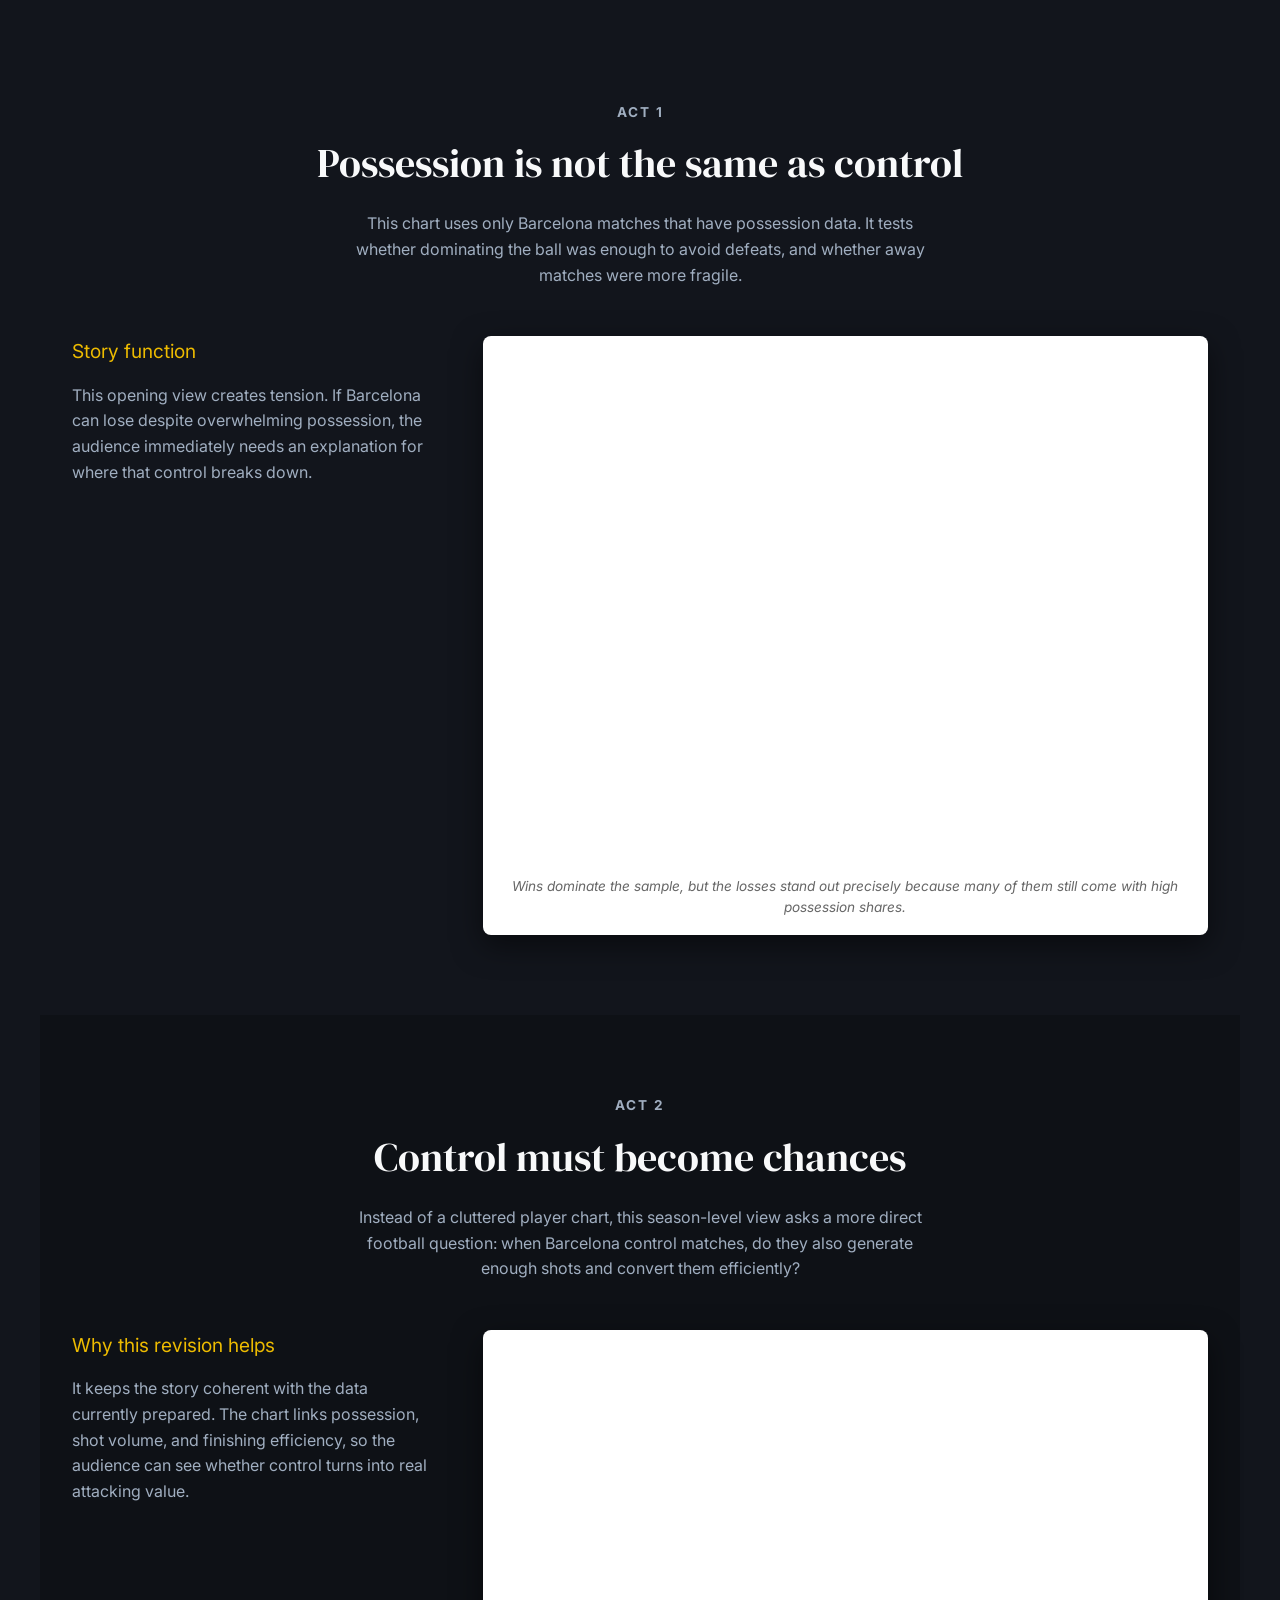
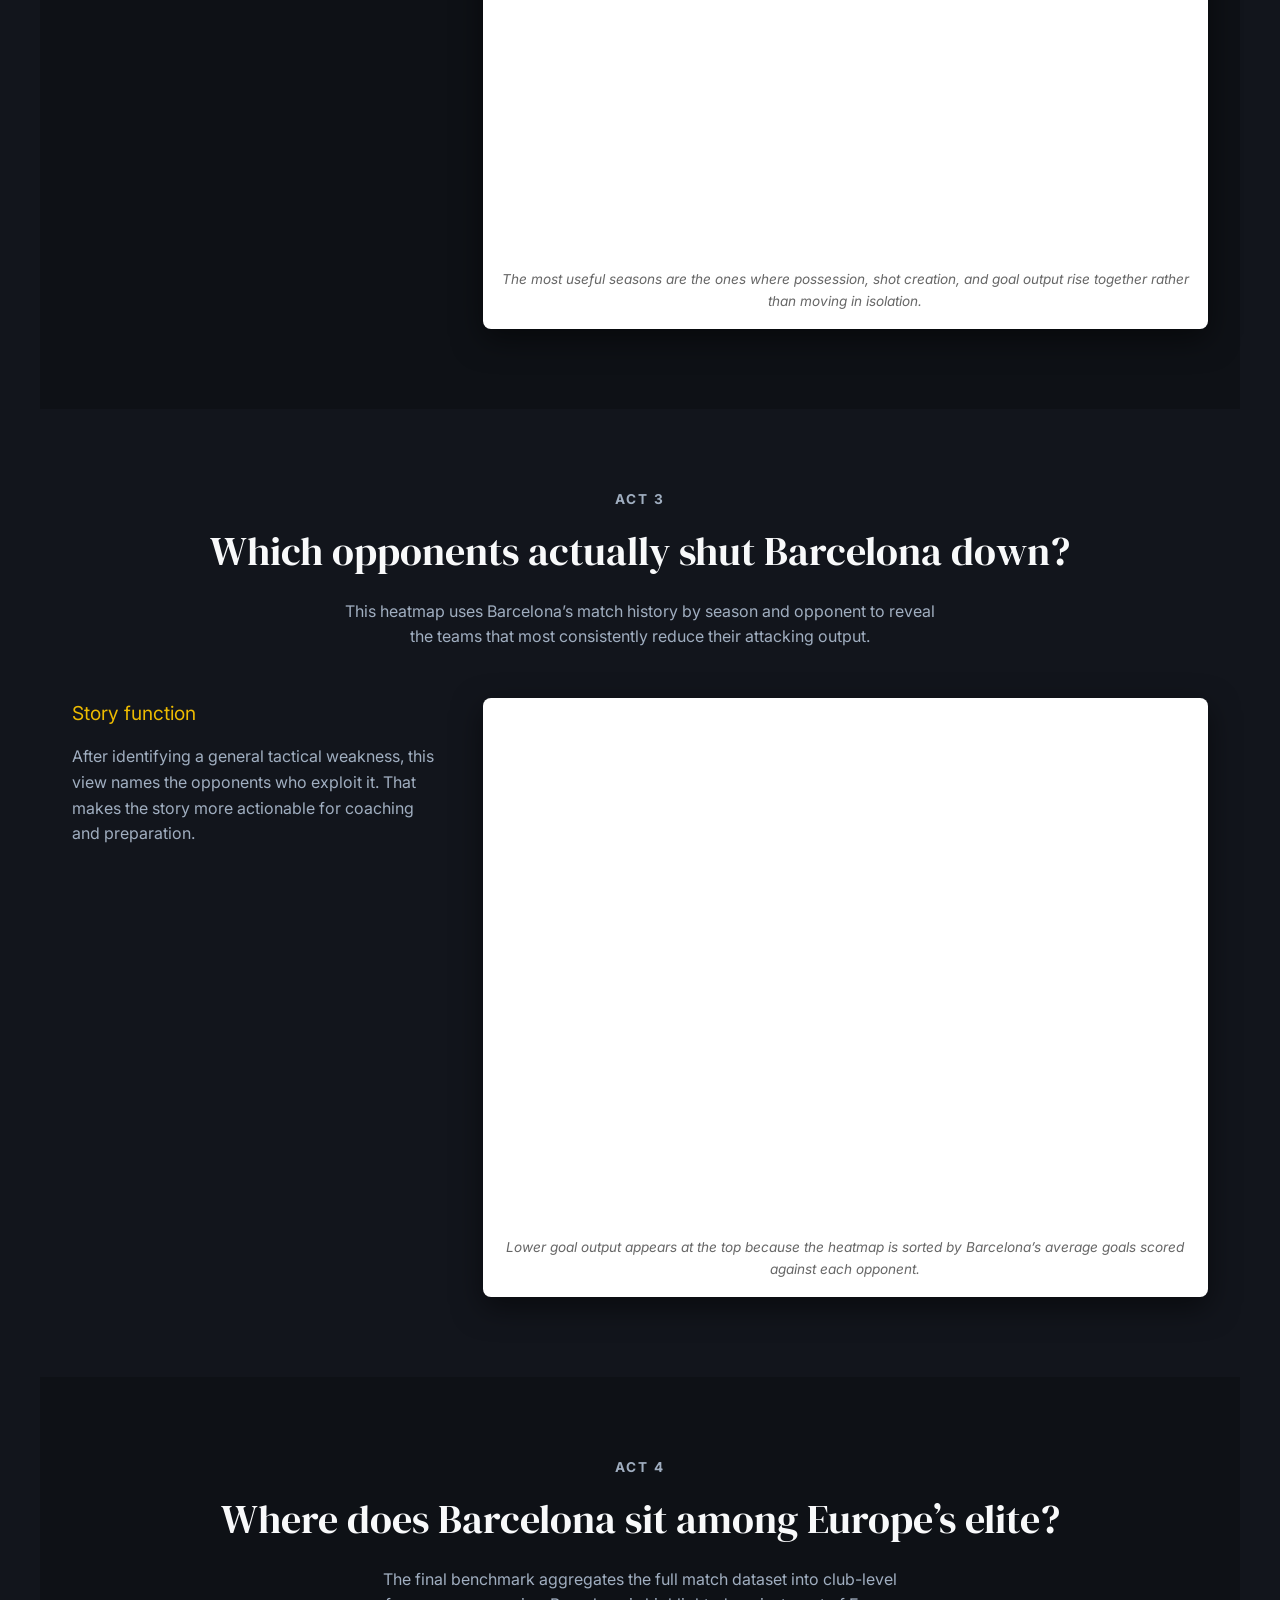
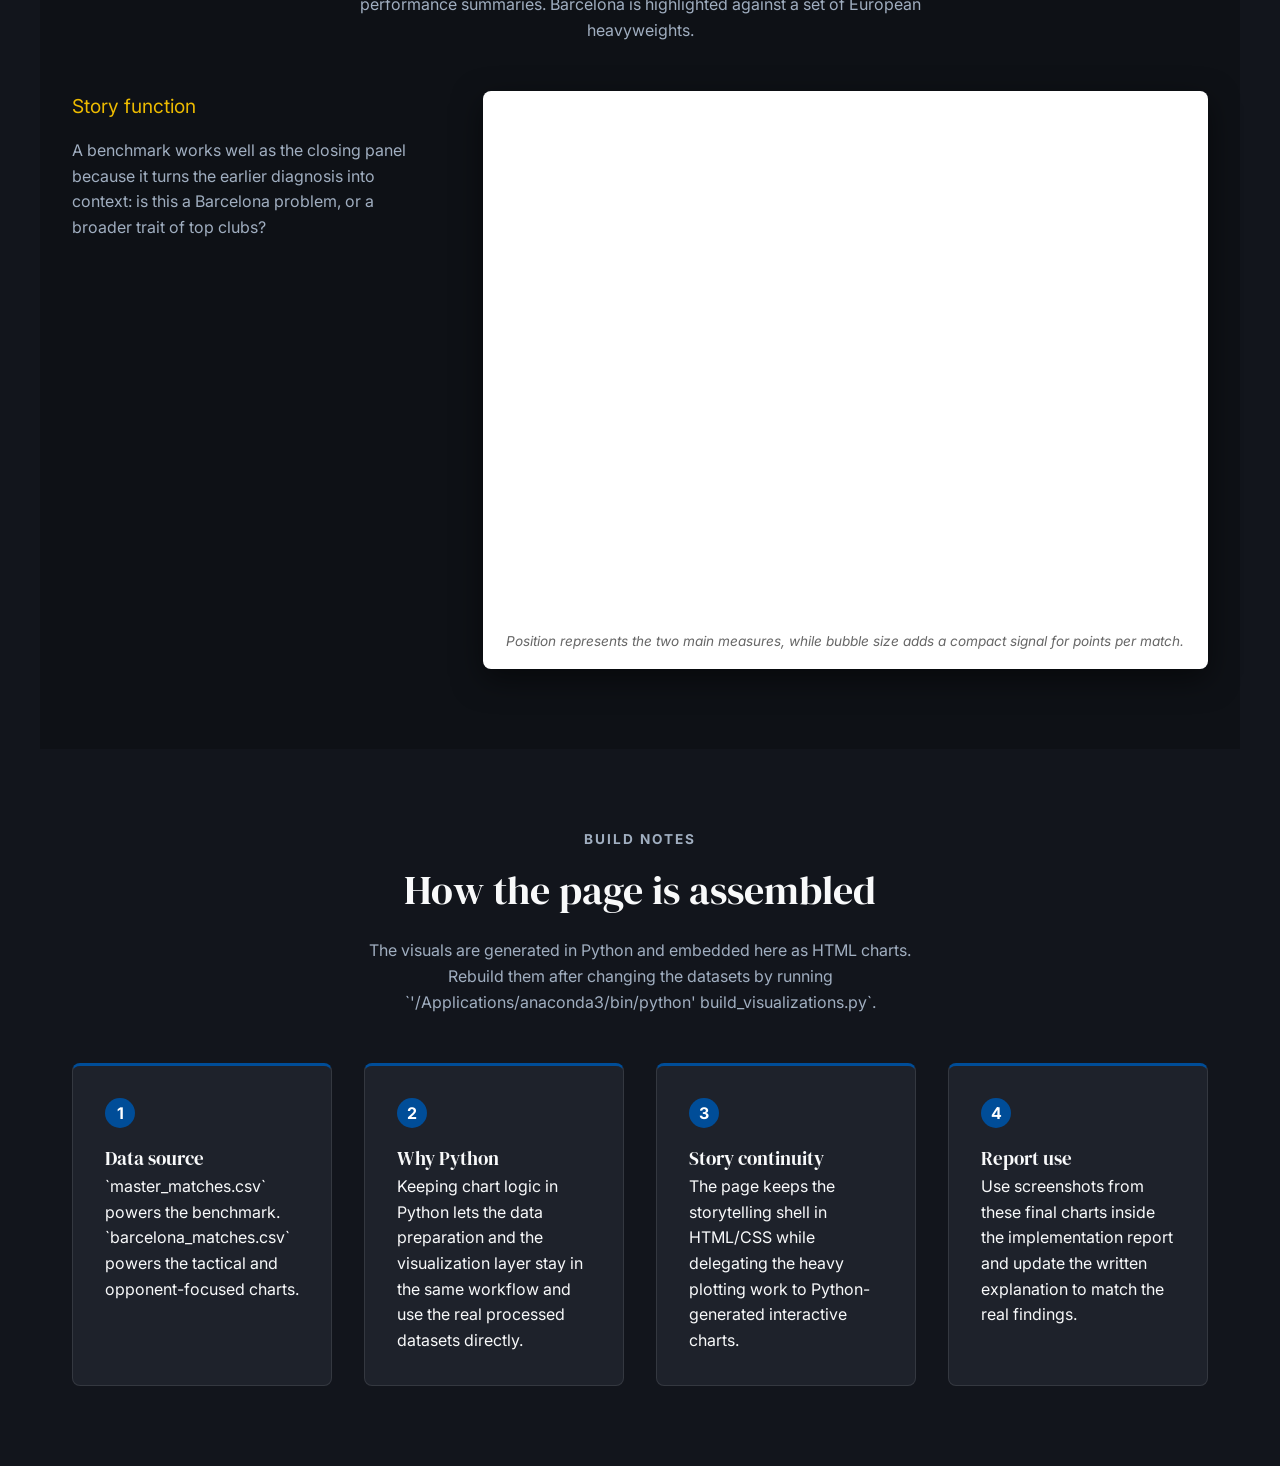
==== commit 5603042a: "Change stylesheet link to styles-2.css" ====
--- a/index.html
+++ b/index.html
@@ -10,7 +10,7 @@
       href="https://fonts.googleapis.com/css2?family=DM+Serif+Display:ital@0;1&family=Inter:wght@400;500;600;700&display=swap"
       rel="stylesheet"
     />
-    <link rel="stylesheet" href="./styles.css" />
+    <link rel="stylesheet" href="./styles-2.css" />
   </head>
   <body>
     <header class="hero">
--- a/styles-2.css
+++ b/styles-2.css
@@ -0,0 +1,252 @@
+/*barca color */
+:root {
+  --barca-blue: #004d98;
+  --barca-red: #a50044;
+  --barca-yellow: #edbb00;
+  --bg-dark: #12151c; /* Stadyum gecesi karanlığı */
+  --panel-bg: #1e222b;
+  --text-main: #f8f9fa;
+  --text-muted: #a0aec0;
+  --border-color: rgba(255, 255, 255, 0.1);
+}
+
+* {
+  box-sizing: border-box;
+  margin: 0;
+  padding: 0;
+}
+
+body {
+  font-family: 'Inter', sans-serif;
+  background-color: var(--bg-dark);
+  color: var(--text-main);
+  line-height: 1.6;
+}
+
+h1, h2, h3 {
+  font-family: 'DM Serif Display', serif;
+  font-weight: normal;
+}
+
+/* transition of colors */
+.hero {
+  background: linear-gradient(135deg, var(--barca-blue) 0%, #0d1b2a 50%, var(--barca-red) 100%);
+  padding: 4rem 2rem;
+  border-bottom: 4px solid var(--barca-yellow);
+}
+
+.topbar {
+  display: flex;
+  justify-content: space-between;
+  margin-bottom: 3rem;
+  font-size: 0.9rem;
+  text-transform: uppercase;
+  letter-spacing: 1px;
+  color: rgba(255, 255, 255, 0.8);
+}
+
+.topbar a {
+  color: var(--barca-yellow);
+  text-decoration: none;
+}
+
+.hero-copy {
+  max-width: 800px;
+  margin: 0 auto;
+  text-align: center;
+}
+
+.kicker {
+  color: var(--barca-yellow);
+  font-weight: 600;
+  margin-bottom: 0.5rem;
+}
+
+.hero h1 {
+  font-size: 3.5rem;
+  margin-bottom: 1.5rem;
+  color: #ffffff;
+}
+
+.lede {
+  font-size: 1.2rem;
+  color: rgba(255, 255, 255, 0.9);
+  margin-bottom: 2.5rem;
+}
+
+/* buttons */
+.hero-actions {
+  display: flex;
+  justify-content: center;
+  gap: 1rem;
+}
+
+.button {
+  padding: 0.75rem 1.5rem;
+  border-radius: 4px;
+  text-decoration: none;
+  font-weight: 600;
+  transition: all 0.3s ease;
+}
+
+.button-primary {
+  background-color: var(--barca-yellow);
+  color: #000;
+}
+
+.button-primary:hover {
+  background-color: #ffd700;
+  transform: translateY(-2px);
+}
+
+.button-secondary {
+  background-color: transparent;
+  color: #fff;
+  border: 1px solid rgba(255, 255, 255, 0.5);
+}
+
+.button-secondary:hover {
+  background-color: rgba(255, 255, 255, 0.1);
+}
+
+/* panels and cards*/
+.panel {
+  padding: 5rem 2rem;
+  max-width: 1200px;
+  margin: 0 auto;
+}
+
+.panel.alternate {
+  background-color: rgba(0, 0, 0, 0.2);
+}
+
+.section-heading {
+  margin-bottom: 3rem;
+  text-align: center;
+}
+
+.section-kicker {
+  color: var(--barca-red);
+  font-weight: 700;
+  text-transform: uppercase;
+  font-size: 0.85rem;
+  letter-spacing: 2px;
+}
+
+.section-heading h2 {
+  font-size: 2.5rem;
+  margin: 0.5rem 0 1rem;
+}
+
+.section-heading p {
+  color: var(--text-muted);
+  max-width: 600px;
+  margin: 0 auto;
+}
+
+/* grid */
+.story-grid, .report-cards {
+  display: grid;
+  grid-template-columns: repeat(auto-fit, minmax(250px, 1fr));
+  gap: 2rem;
+}
+
+.story-card, .report-card {
+  background-color: var(--panel-bg);
+  padding: 2rem;
+  border-radius: 8px;
+  border: 1px solid var(--border-color);
+  border-top: 3px solid var(--barca-blue);
+  transition: transform 0.3s ease;
+}
+
+.story-card:hover {
+  transform: translateY(-5px);
+  border-top-color: var(--barca-red);
+}
+
+.step {
+  display: inline-block;
+  background-color: var(--barca-blue);
+  color: white;
+  width: 30px;
+  height: 30px;
+  text-align: center;
+  line-height: 30px;
+  border-radius: 50%;
+  font-weight: bold;
+  margin-bottom: 1rem;
+}
+
+/* question line */
+.question-strip {
+  display: flex;
+  flex-wrap: wrap;
+  gap: 1rem;
+  justify-content: center;
+  background-color: var(--barca-blue);
+  padding: 2rem;
+  border-radius: 8px;
+}
+
+.question-pill {
+  background-color: rgba(255, 255, 255, 0.1);
+  padding: 0.75rem 1.5rem;
+  border-radius: 50px;
+  font-size: 0.9rem;
+  border: 1px solid rgba(255,255,255,0.2);
+}
+
+.question-pill strong {
+  color: var(--barca-yellow);
+  margin-right: 0.5rem;
+}
+
+/* graphs */
+.chart-layout {
+  display: grid;
+  grid-template-columns: 1fr 2fr;
+  gap: 3rem;
+  align-items: start;
+}
+
+.chart-copy h3 {
+  font-family: 'Inter', sans-serif;
+  color: var(--barca-yellow);
+  margin-bottom: 1rem;
+  font-size: 1.2rem;
+}
+
+.chart-copy p {
+  color: var(--text-muted);
+}
+
+.chart-card {
+  background-color: white;
+  border-radius: 8px;
+  padding: 1rem;
+  box-shadow: 0 10px 30px rgba(0,0,0,0.5);
+}
+
+.chart-frame {
+  width: 100%;
+  height: 500px;
+  border: none;
+}
+
+.chart-note {
+  margin-top: 1rem;
+  font-size: 0.85rem;
+  color: #666;
+  text-align: center;
+  font-style: italic;
+}
+
+@media (max-width: 768px) {
+  .chart-layout {
+    grid-template-columns: 1fr;
+  }
+  .hero h1 {
+    font-size: 2.5rem;
+  }
+}
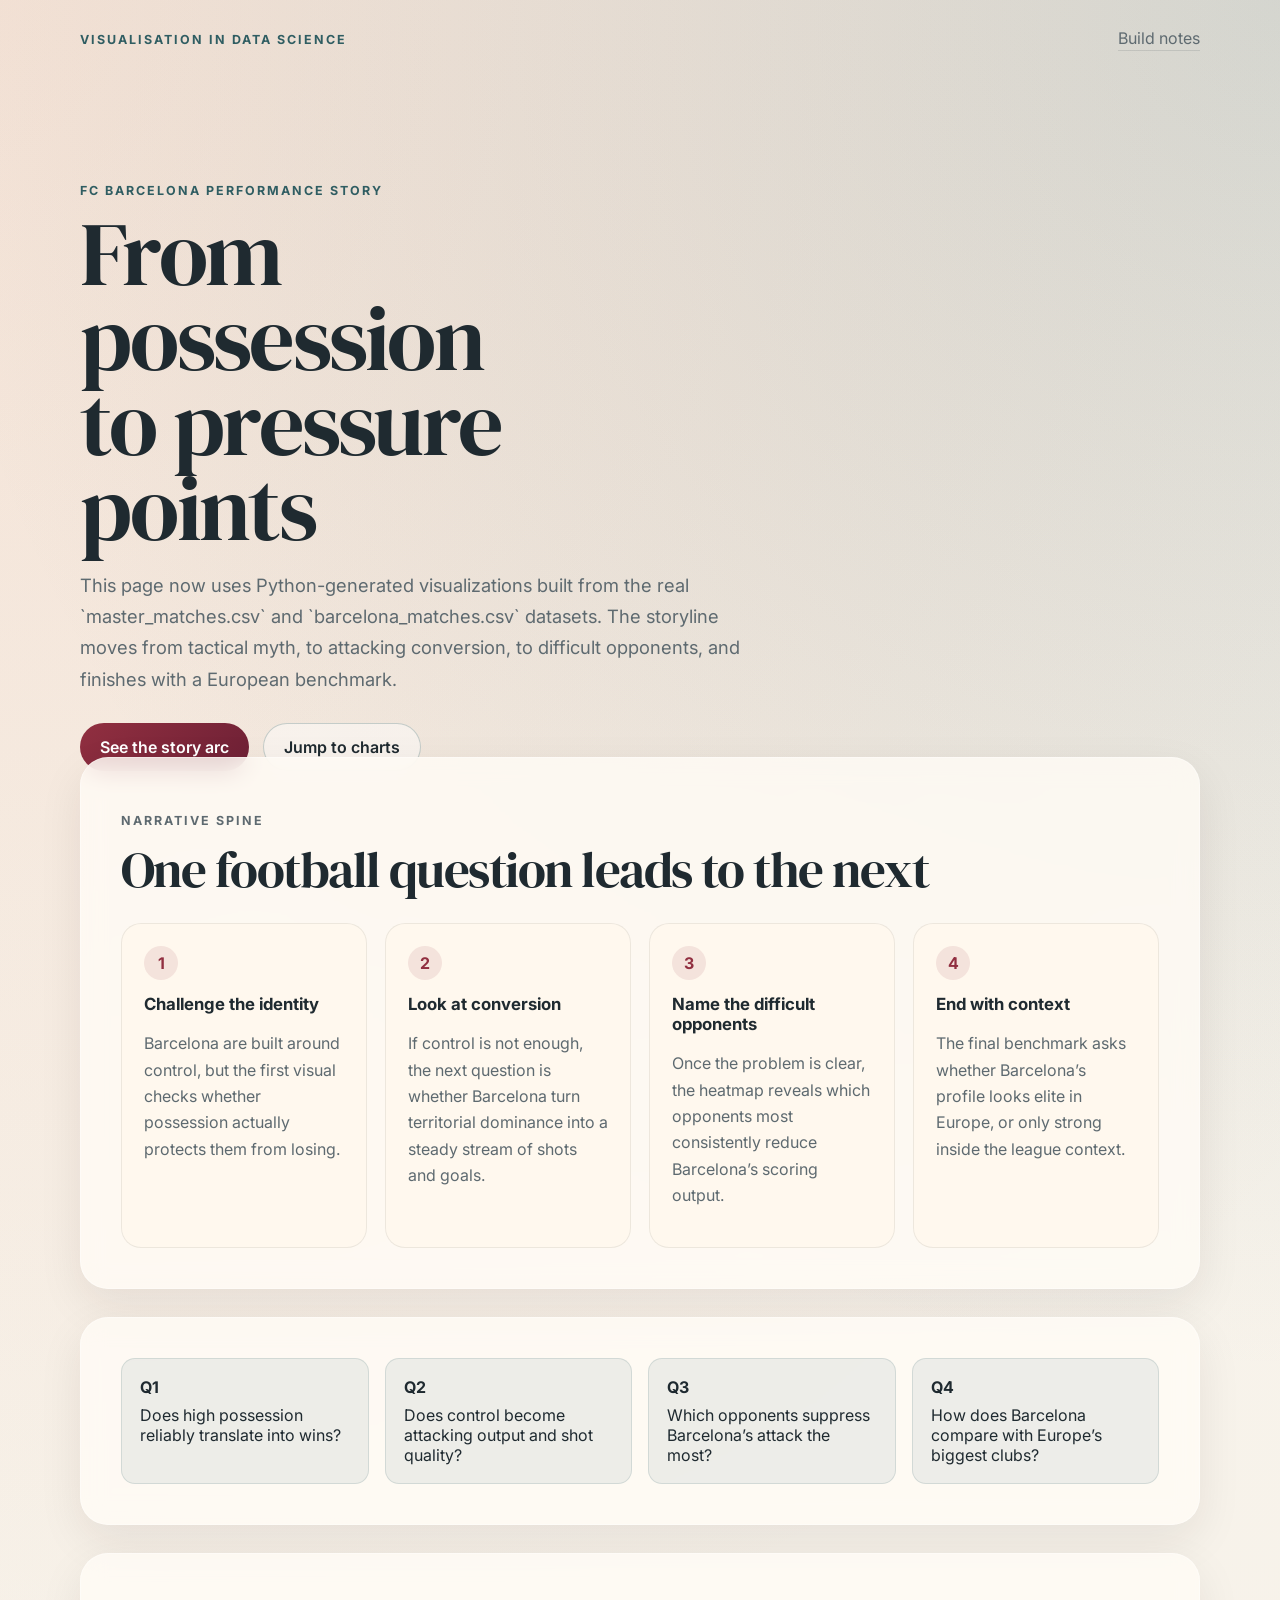
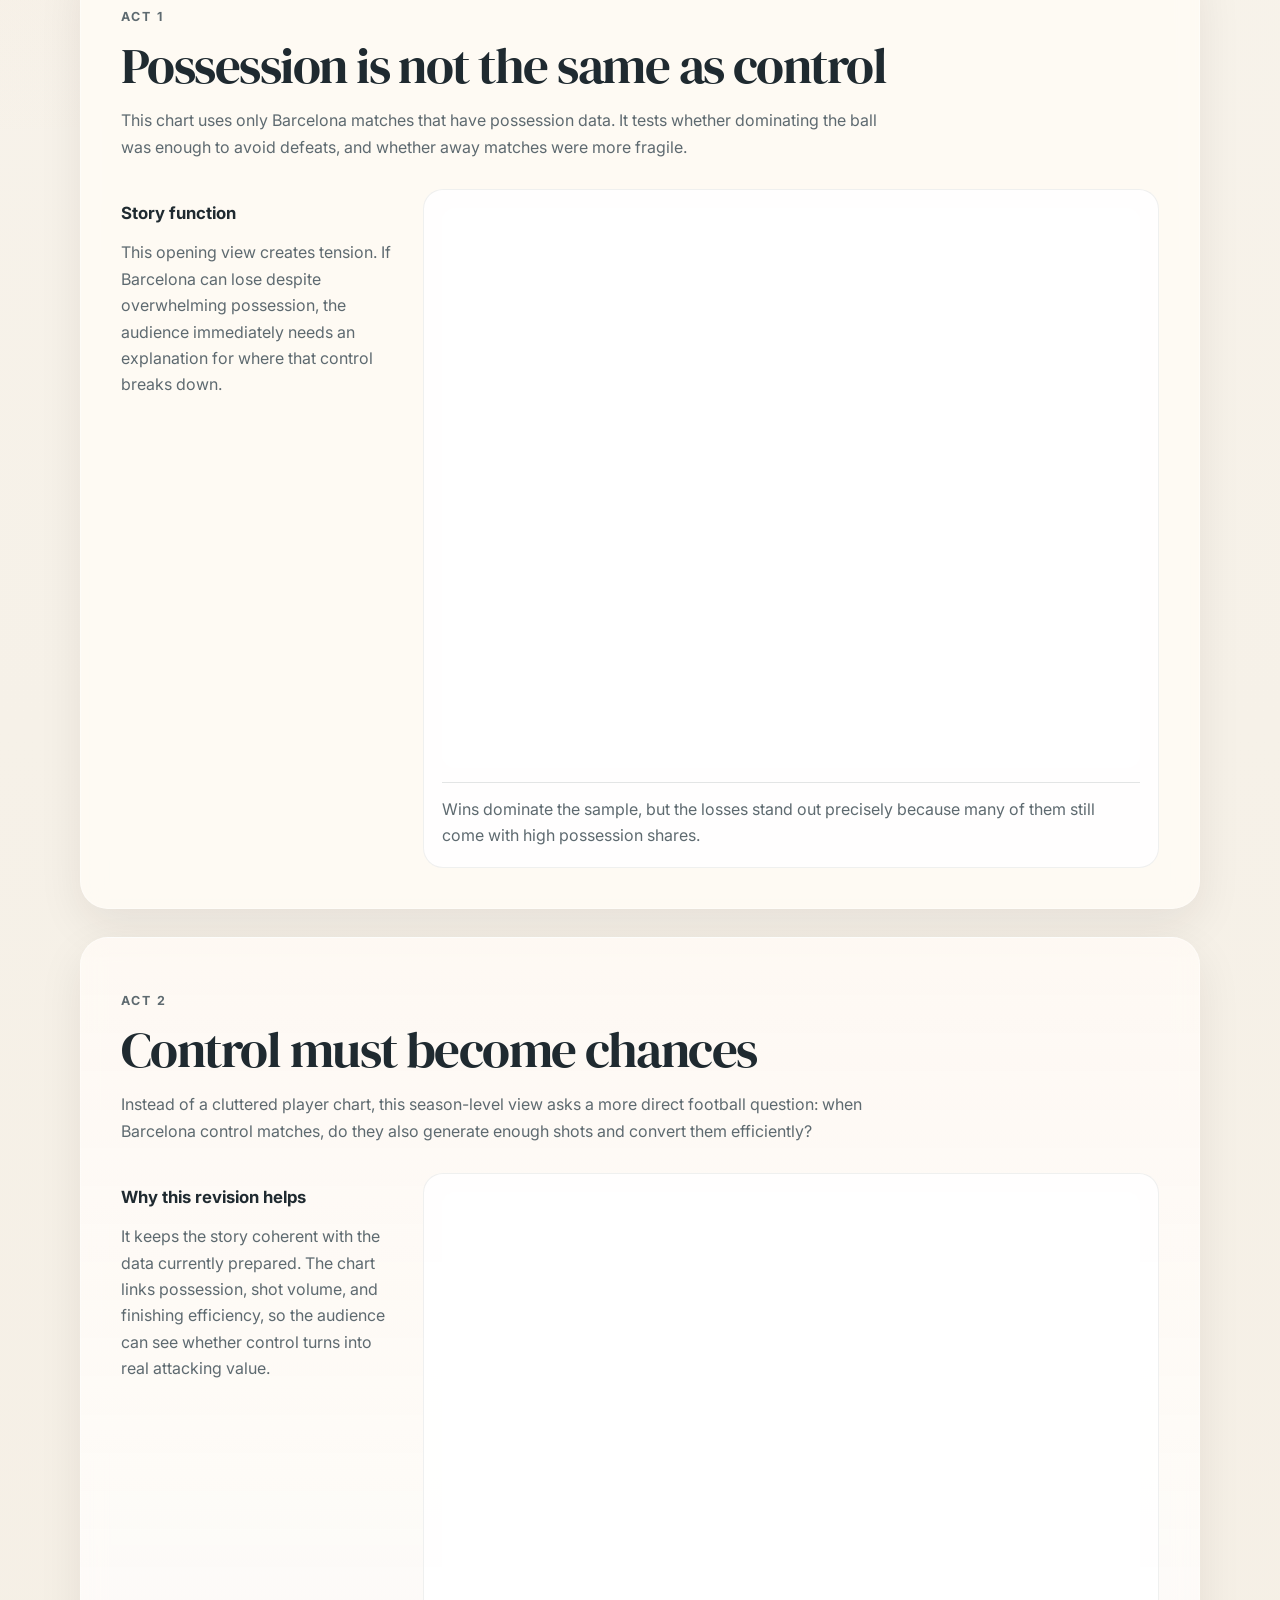
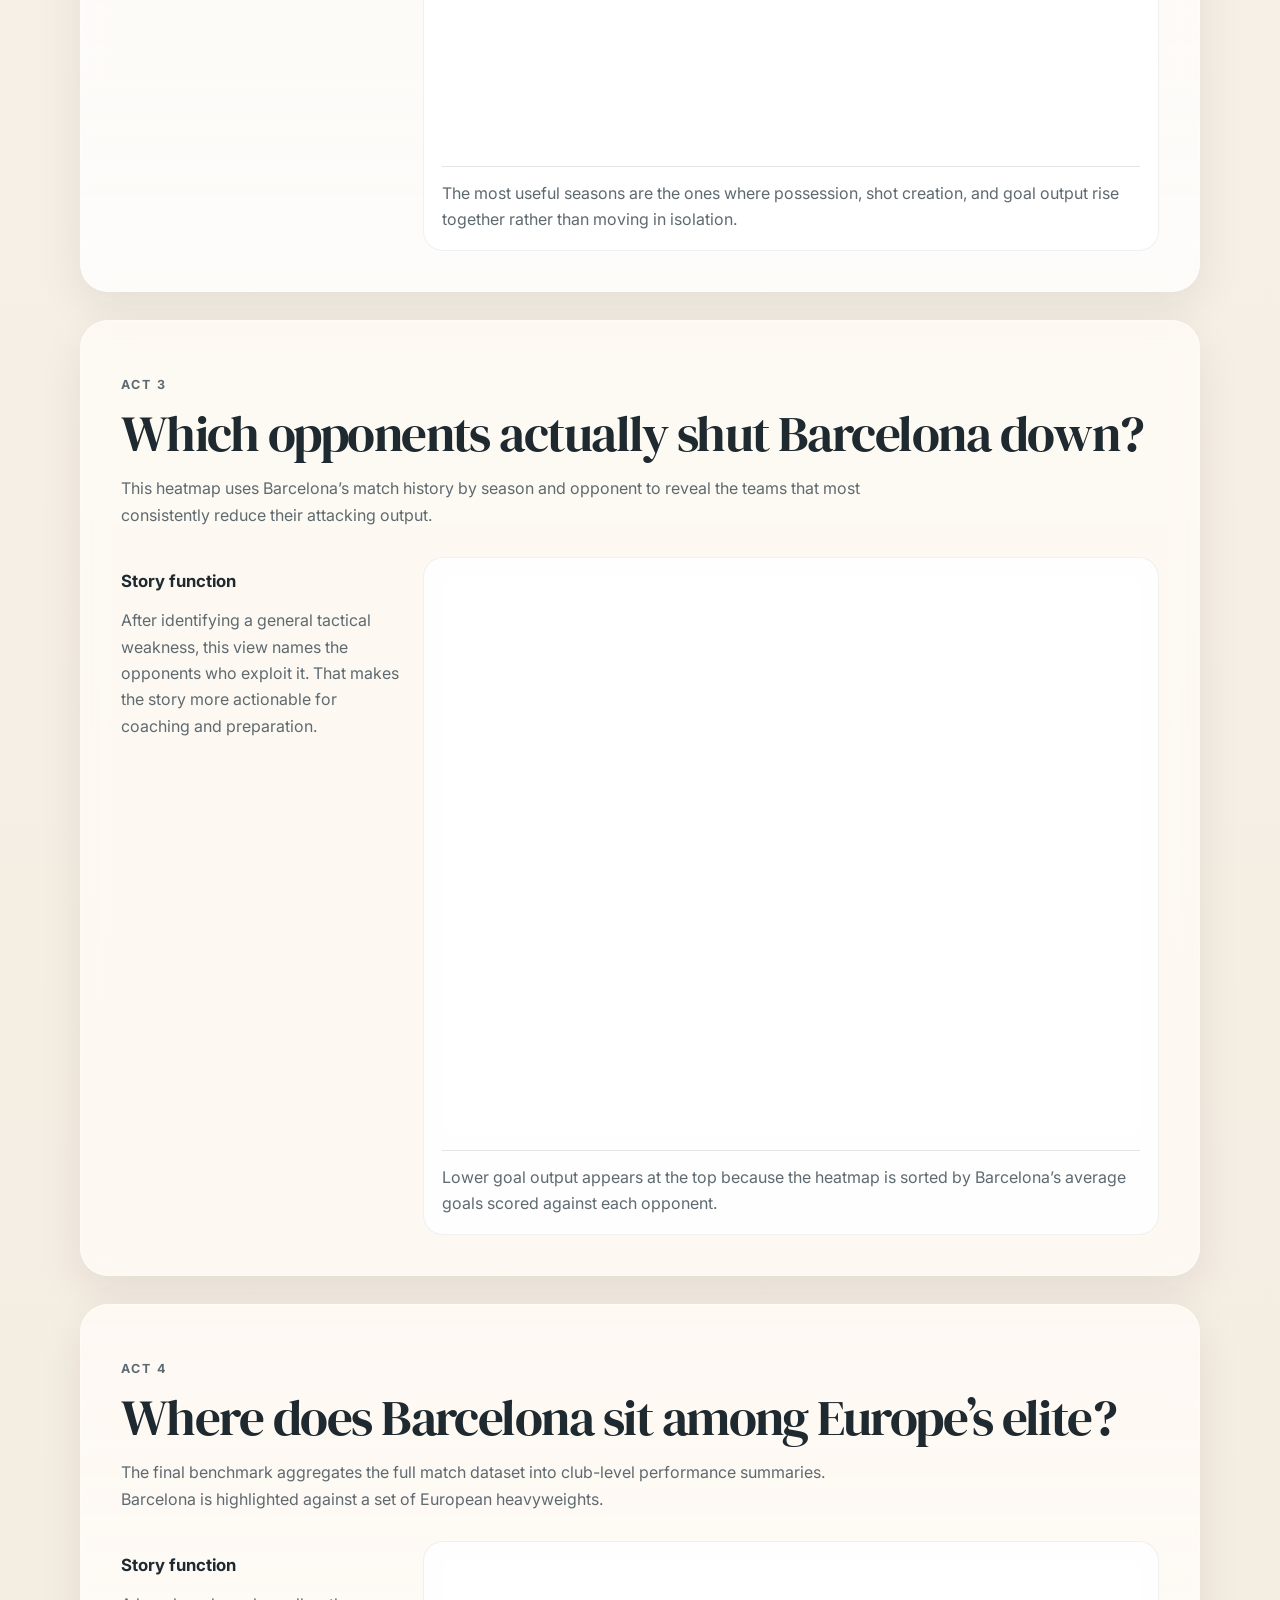
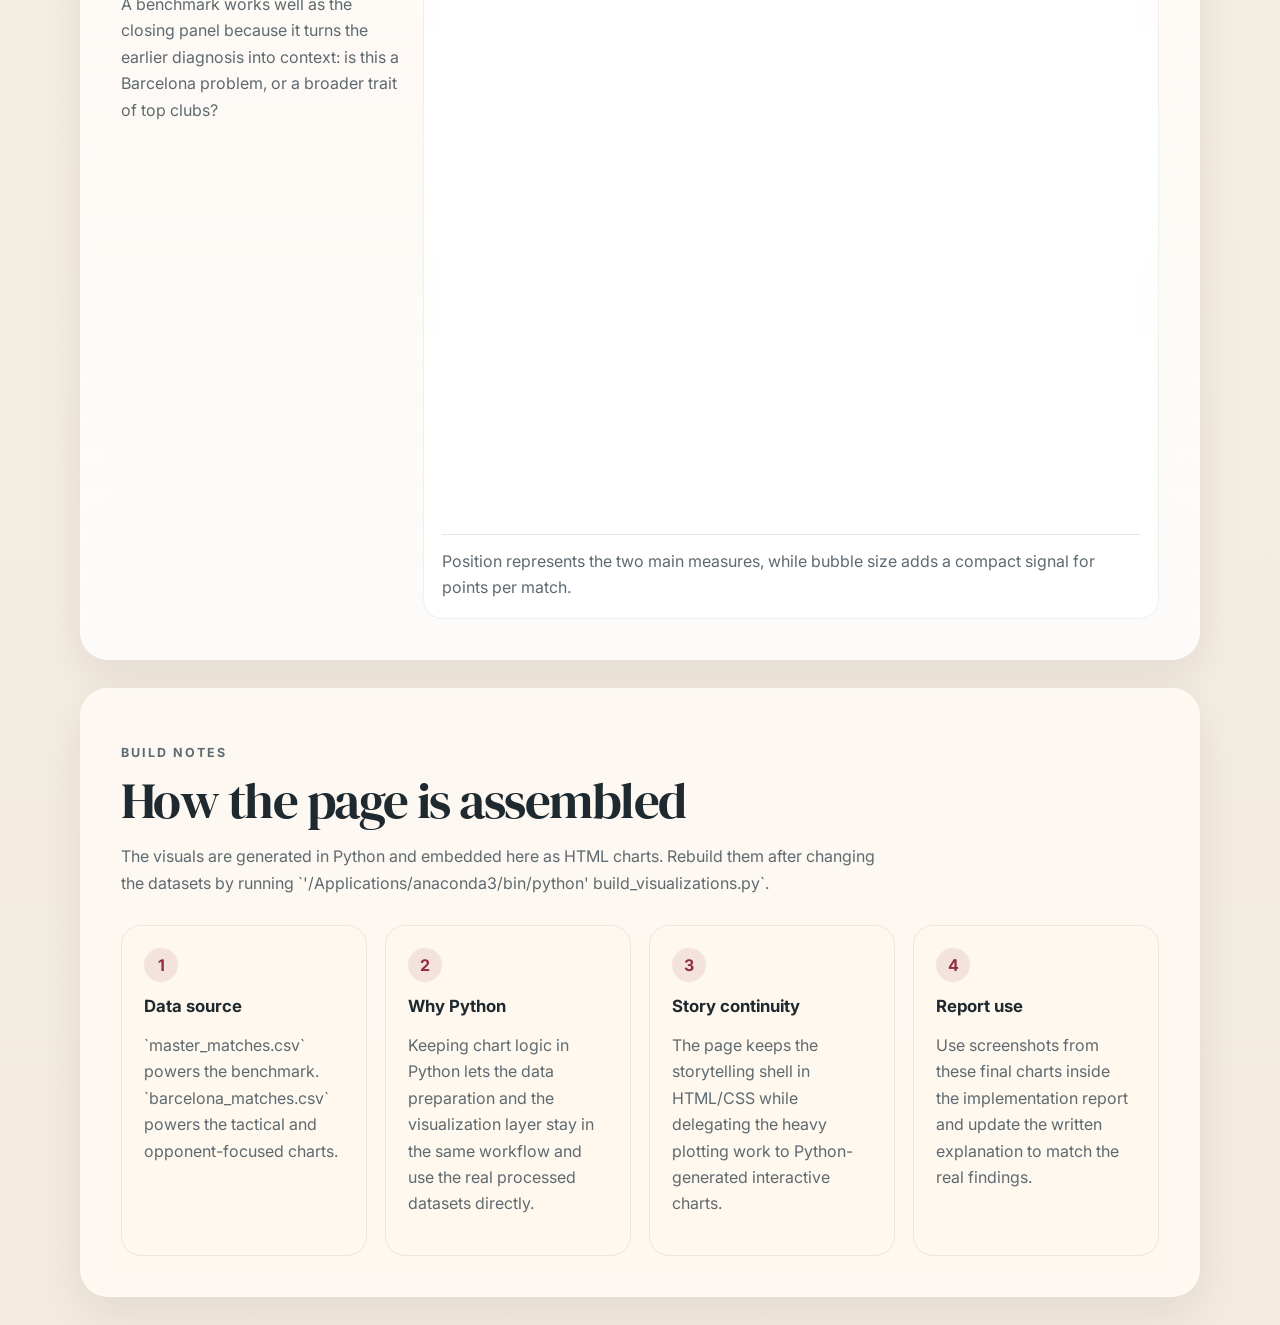
==== commit 8b6be2cc: "Update stylesheet link to styles.css" ====
--- a/index.html
+++ b/index.html
@@ -10,7 +10,7 @@
       href="https://fonts.googleapis.com/css2?family=DM+Serif+Display:ital@0;1&family=Inter:wght@400;500;600;700&display=swap"
       rel="stylesheet"
     />
-    <link rel="stylesheet" href="./styles-2.css" />
+    <link rel="stylesheet" href="./styles.css" />
   </head>
   <body>
     <header class="hero">
--- a/styles.css
+++ b/styles.css
@@ -0,0 +1,385 @@
+:root {
+  --bg: #f6f1e8;
+  --bg-alt: #efe5d3;
+  --surface: rgba(255, 252, 246, 0.82);
+  --surface-strong: rgba(255, 248, 238, 0.96);
+  --ink: #1f2a30;
+  --muted: #5e6a70;
+  --line: rgba(31, 42, 48, 0.12);
+  --accent: #912f40;
+  --accent-2: #2f5d62;
+  --accent-3: #d97d54;
+  --win: #2f7d60;
+  --draw: #d6a74d;
+  --loss: #bb4d4d;
+  --shadow: 0 16px 45px rgba(38, 30, 24, 0.08);
+  --radius-xl: 28px;
+  --radius-lg: 20px;
+  --radius-md: 14px;
+}
+
+* {
+  box-sizing: border-box;
+}
+
+html {
+  scroll-behavior: smooth;
+}
+
+body {
+  margin: 0;
+  font-family: "Inter", sans-serif;
+  color: var(--ink);
+  background:
+    radial-gradient(circle at top left, rgba(217, 125, 84, 0.16), transparent 28%),
+    radial-gradient(circle at top right, rgba(47, 93, 98, 0.18), transparent 22%),
+    linear-gradient(180deg, #f9f5ee 0%, var(--bg) 38%, #f3ebdf 100%);
+}
+
+a {
+  color: inherit;
+}
+
+.hero {
+  min-height: 90vh;
+  padding: 28px 24px 72px;
+  display: grid;
+  align-content: start;
+}
+
+.topbar,
+.panel,
+.hero-copy {
+  width: min(1120px, calc(100vw - 32px));
+  margin: 0 auto;
+}
+
+.topbar {
+  display: flex;
+  justify-content: space-between;
+  align-items: center;
+  padding-bottom: 48px;
+}
+
+.eyebrow,
+.section-kicker,
+.kicker {
+  text-transform: uppercase;
+  letter-spacing: 0.16em;
+  font-size: 0.78rem;
+  font-weight: 700;
+  color: var(--accent-2);
+}
+
+.report-link {
+  color: var(--muted);
+  text-decoration: none;
+  border-bottom: 1px solid var(--line);
+  padding-bottom: 2px;
+}
+
+.hero-copy {
+  padding-top: 8vh;
+}
+
+.hero h1,
+.section-heading h2 {
+  font-family: "DM Serif Display", serif;
+  font-weight: 400;
+  letter-spacing: -0.03em;
+}
+
+.hero h1 {
+  margin: 12px 0 18px;
+  font-size: clamp(3rem, 7vw, 5.8rem);
+  line-height: 0.95;
+  max-width: 11ch;
+}
+
+.lede {
+  max-width: 700px;
+  font-size: 1.15rem;
+  line-height: 1.7;
+  color: var(--muted);
+}
+
+.hero-actions {
+  display: flex;
+  flex-wrap: wrap;
+  gap: 14px;
+  margin-top: 28px;
+}
+
+.button {
+  display: inline-flex;
+  align-items: center;
+  justify-content: center;
+  min-height: 48px;
+  padding: 0 20px;
+  border-radius: 999px;
+  text-decoration: none;
+  font-weight: 600;
+}
+
+.button-primary {
+  color: white;
+  background: linear-gradient(135deg, var(--accent), #6d2035);
+}
+
+.button-secondary {
+  border: 1px solid rgba(47, 93, 98, 0.25);
+  background: rgba(255, 255, 255, 0.45);
+}
+
+.panel {
+  margin-bottom: 28px;
+  padding: 40px;
+  border: 1px solid rgba(255, 255, 255, 0.35);
+  border-radius: var(--radius-xl);
+  background: var(--surface);
+  box-shadow: var(--shadow);
+  backdrop-filter: blur(12px);
+}
+
+.panel-story {
+  margin-top: -86px;
+}
+
+.section-heading {
+  margin-bottom: 28px;
+}
+
+.section-heading h2 {
+  margin: 8px 0 10px;
+  font-size: clamp(2rem, 4vw, 3.5rem);
+  line-height: 1;
+}
+
+.section-heading p {
+  max-width: 760px;
+  color: var(--muted);
+  line-height: 1.7;
+}
+
+.story-grid,
+.report-cards {
+  display: grid;
+  grid-template-columns: repeat(auto-fit, minmax(220px, 1fr));
+  gap: 18px;
+}
+
+.story-card,
+.report-card {
+  min-height: 220px;
+  padding: 22px;
+  border-radius: var(--radius-lg);
+  background: var(--surface-strong);
+  border: 1px solid rgba(31, 42, 48, 0.08);
+}
+
+.story-card .step,
+.report-card .step {
+  display: inline-flex;
+  align-items: center;
+  justify-content: center;
+  width: 34px;
+  height: 34px;
+  border-radius: 50%;
+  font-weight: 700;
+  background: rgba(145, 47, 64, 0.1);
+  color: var(--accent);
+}
+
+.story-card h3,
+.report-card h3,
+.chart-copy h3 {
+  margin: 14px 0 10px;
+  font-size: 1.05rem;
+}
+
+.story-card p,
+.report-card p,
+.chart-copy p {
+  color: var(--muted);
+  line-height: 1.65;
+}
+
+.question-strip {
+  display: grid;
+  grid-template-columns: repeat(auto-fit, minmax(180px, 1fr));
+  gap: 16px;
+}
+
+.question-pill {
+  padding: 18px;
+  border-radius: var(--radius-md);
+  background: rgba(47, 93, 98, 0.08);
+  border: 1px solid rgba(47, 93, 98, 0.14);
+}
+
+.question-pill strong {
+  display: block;
+  margin-bottom: 8px;
+}
+
+.chart-layout {
+  display: grid;
+  grid-template-columns: 280px minmax(0, 1fr);
+  gap: 22px;
+  align-items: start;
+}
+
+.alternate {
+  background: linear-gradient(180deg, rgba(255, 250, 245, 0.88), rgba(255, 255, 255, 0.78));
+}
+
+.chart-copy {
+  position: sticky;
+  top: 18px;
+}
+
+.chart-card {
+  position: relative;
+  padding: 18px;
+  border-radius: var(--radius-lg);
+  background: rgba(255, 255, 255, 0.88);
+  border: 1px solid rgba(31, 42, 48, 0.07);
+}
+
+.chart-frame {
+  width: 100%;
+  min-height: 560px;
+  border: 0;
+  border-radius: 14px;
+  background: white;
+  display: block;
+}
+
+svg {
+  width: 100%;
+  height: auto;
+  display: block;
+}
+
+.chart-note {
+  margin-top: 14px;
+  padding-top: 14px;
+  border-top: 1px solid var(--line);
+  color: var(--muted);
+  line-height: 1.6;
+}
+
+.control {
+  display: grid;
+  gap: 8px;
+  margin: 18px 0;
+  font-size: 0.95rem;
+}
+
+select {
+  width: 100%;
+  min-height: 42px;
+  border-radius: 10px;
+  border: 1px solid rgba(31, 42, 48, 0.15);
+  background: white;
+  padding: 0 12px;
+  font: inherit;
+  color: var(--ink);
+}
+
+.legend,
+.toggle-group {
+  display: flex;
+  flex-wrap: wrap;
+  gap: 10px;
+}
+
+.legend span,
+.toggle-chip {
+  display: inline-flex;
+  align-items: center;
+  gap: 8px;
+  min-height: 34px;
+  padding: 0 12px;
+  border-radius: 999px;
+  background: rgba(31, 42, 48, 0.05);
+  font-size: 0.9rem;
+}
+
+.toggle-chip {
+  border: 1px solid transparent;
+  cursor: pointer;
+}
+
+.toggle-chip.active {
+  border-color: rgba(145, 47, 64, 0.25);
+  background: rgba(145, 47, 64, 0.08);
+}
+
+.swatch {
+  width: 10px;
+  height: 10px;
+  border-radius: 50%;
+  display: inline-block;
+}
+
+.swatch-win {
+  background: var(--win);
+}
+
+.swatch-draw {
+  background: var(--draw);
+}
+
+.swatch-loss {
+  background: var(--loss);
+}
+
+.axis,
+.gridline,
+.reference-line {
+  stroke: rgba(31, 42, 48, 0.18);
+  stroke-width: 1;
+}
+
+.gridline {
+  stroke-dasharray: 4 6;
+}
+
+.label {
+  fill: var(--muted);
+  font-size: 12px;
+}
+
+.title-label {
+  fill: var(--ink);
+  font-size: 13px;
+  font-weight: 700;
+}
+
+.annotation {
+  fill: var(--muted);
+  font-size: 12px;
+}
+
+@media (max-width: 900px) {
+  .hero h1 {
+    max-width: 100%;
+  }
+
+  .panel {
+    padding: 26px 18px;
+  }
+
+  .chart-layout {
+    grid-template-columns: 1fr;
+  }
+
+  .chart-copy {
+    position: static;
+  }
+
+  .chart-frame {
+    min-height: 460px;
+  }
+}
